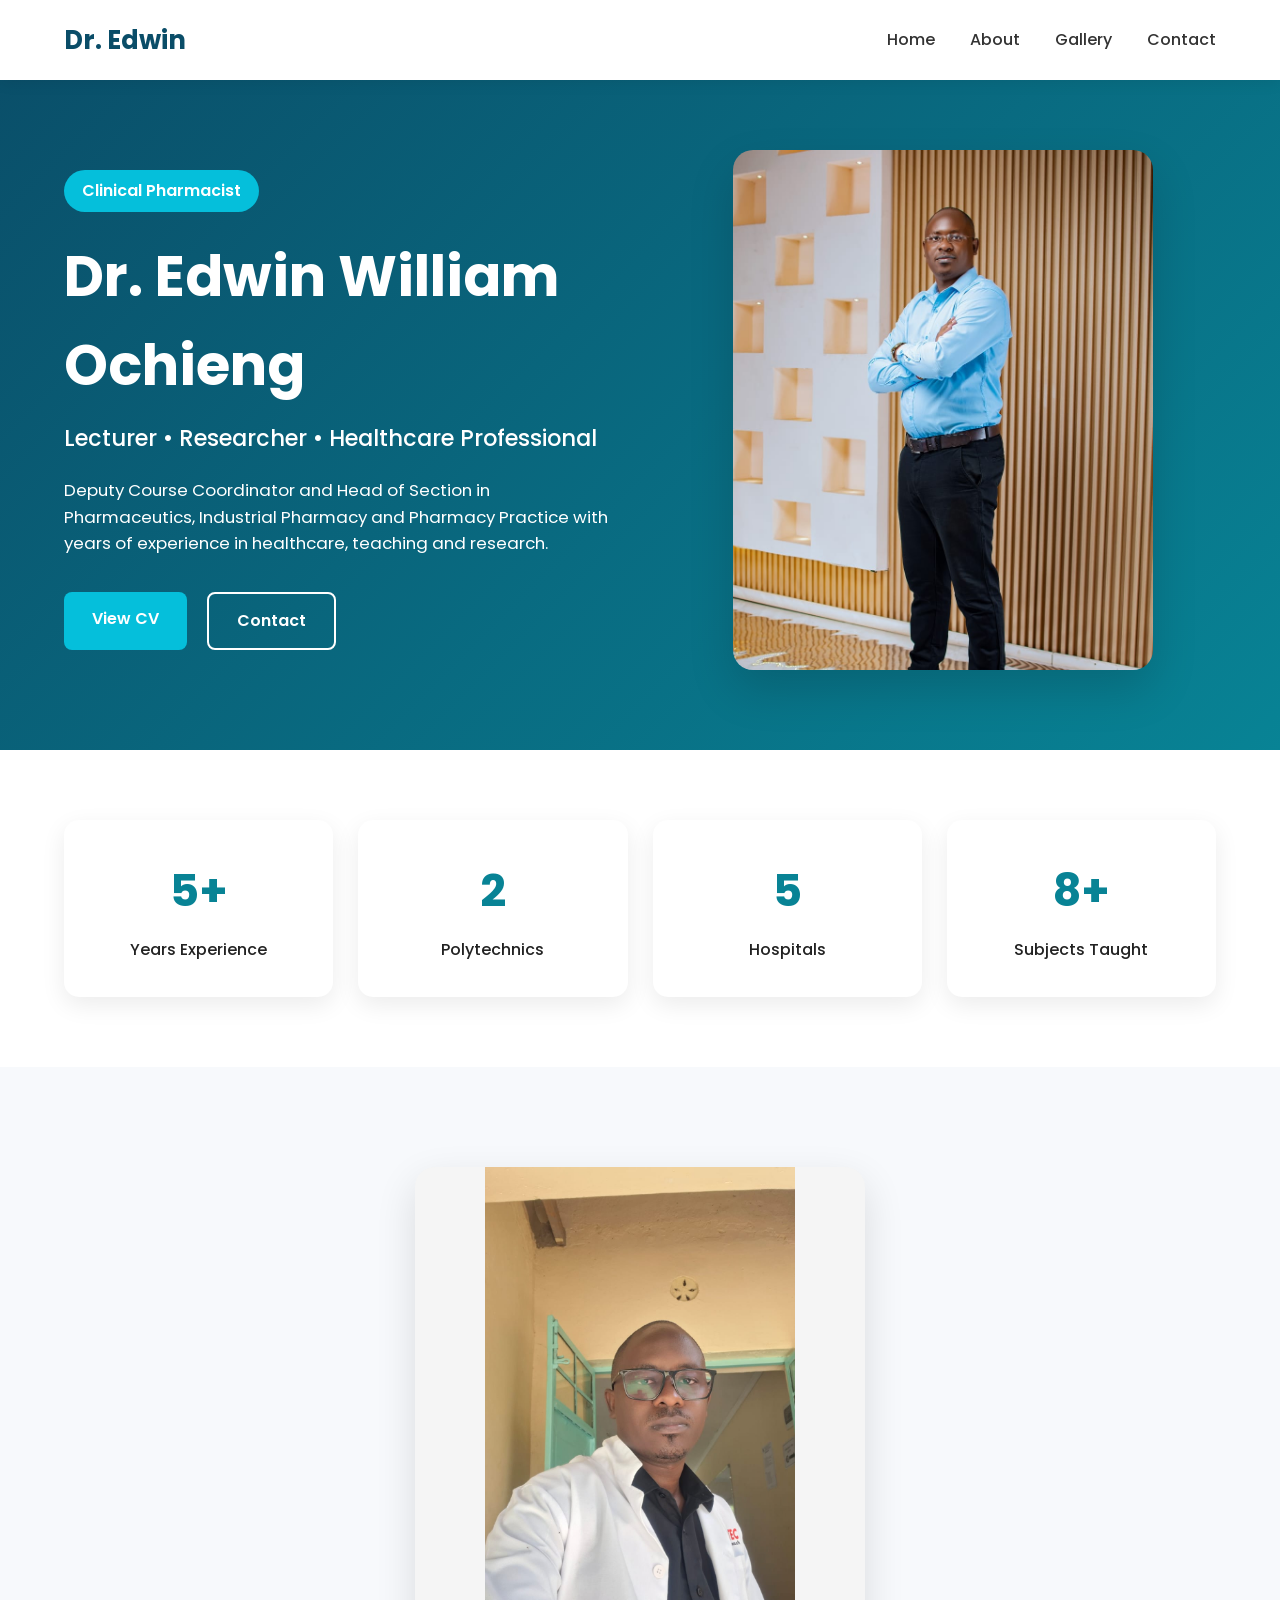
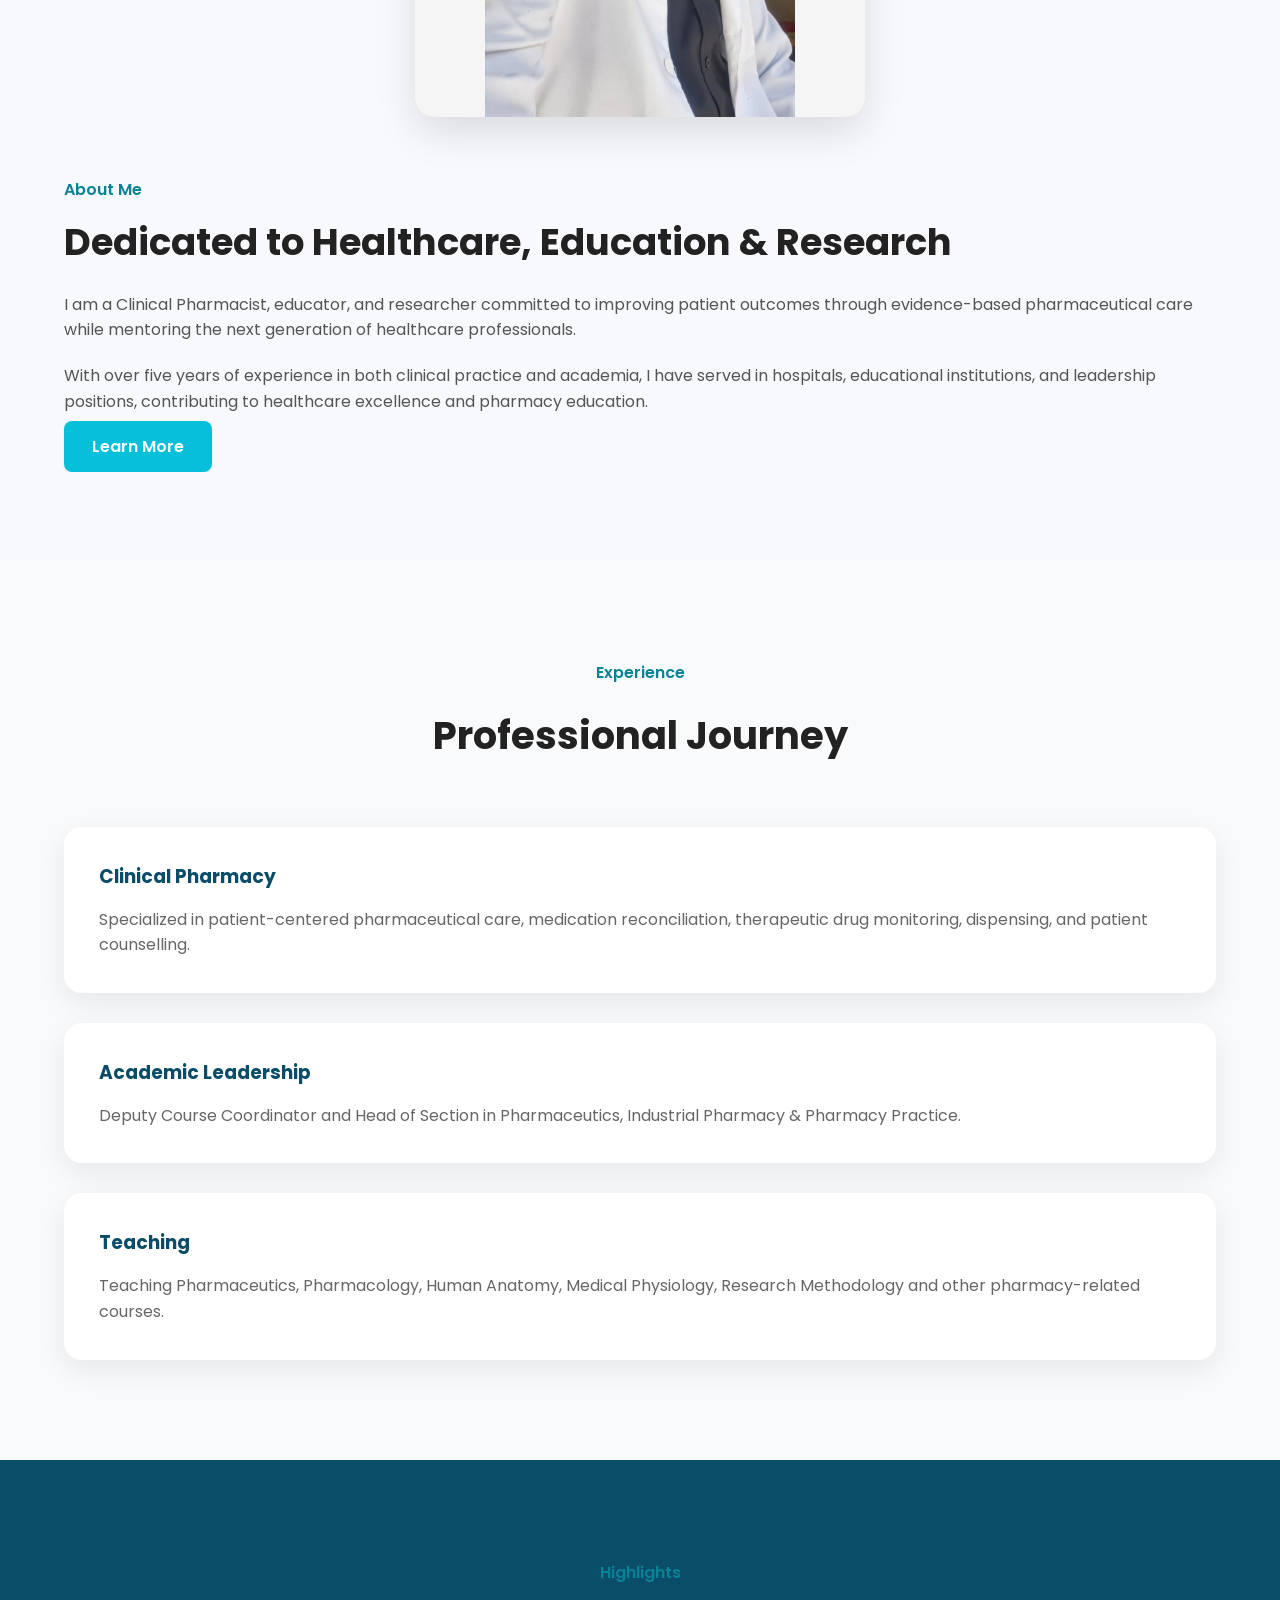
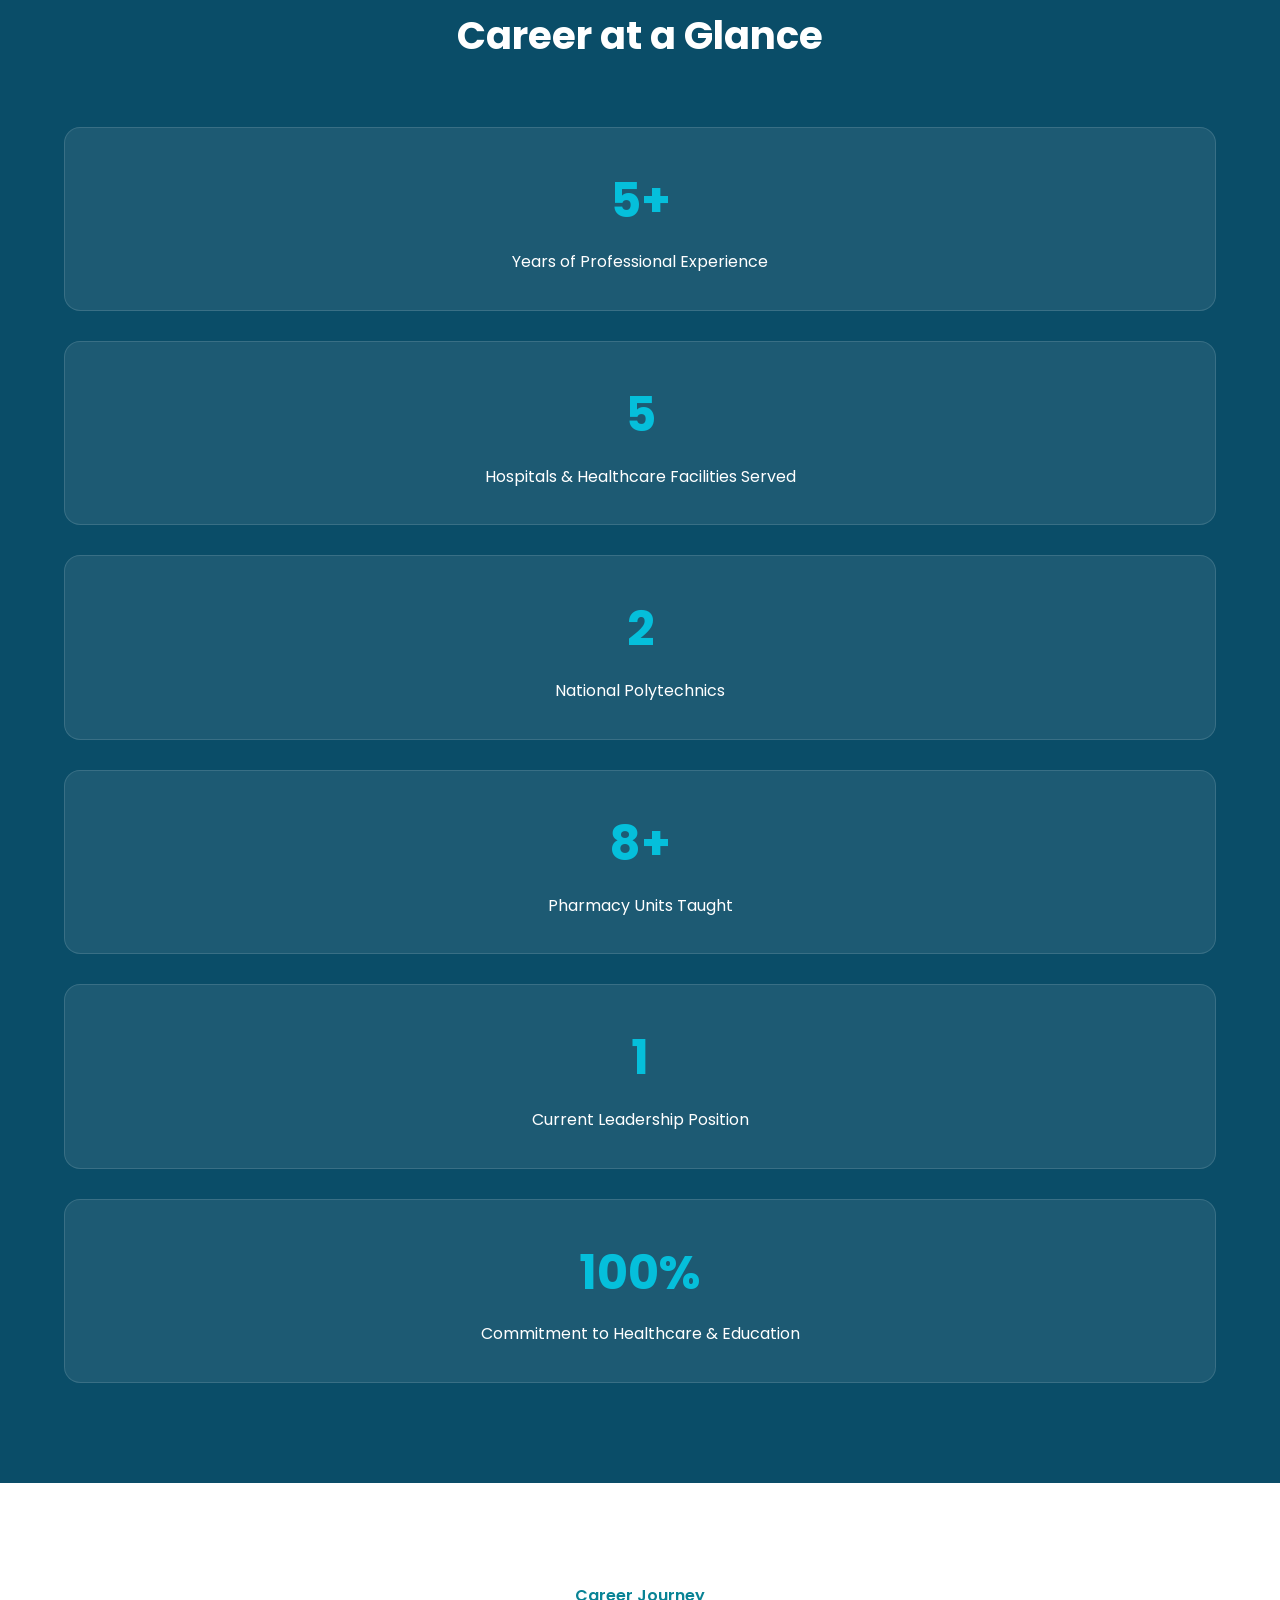
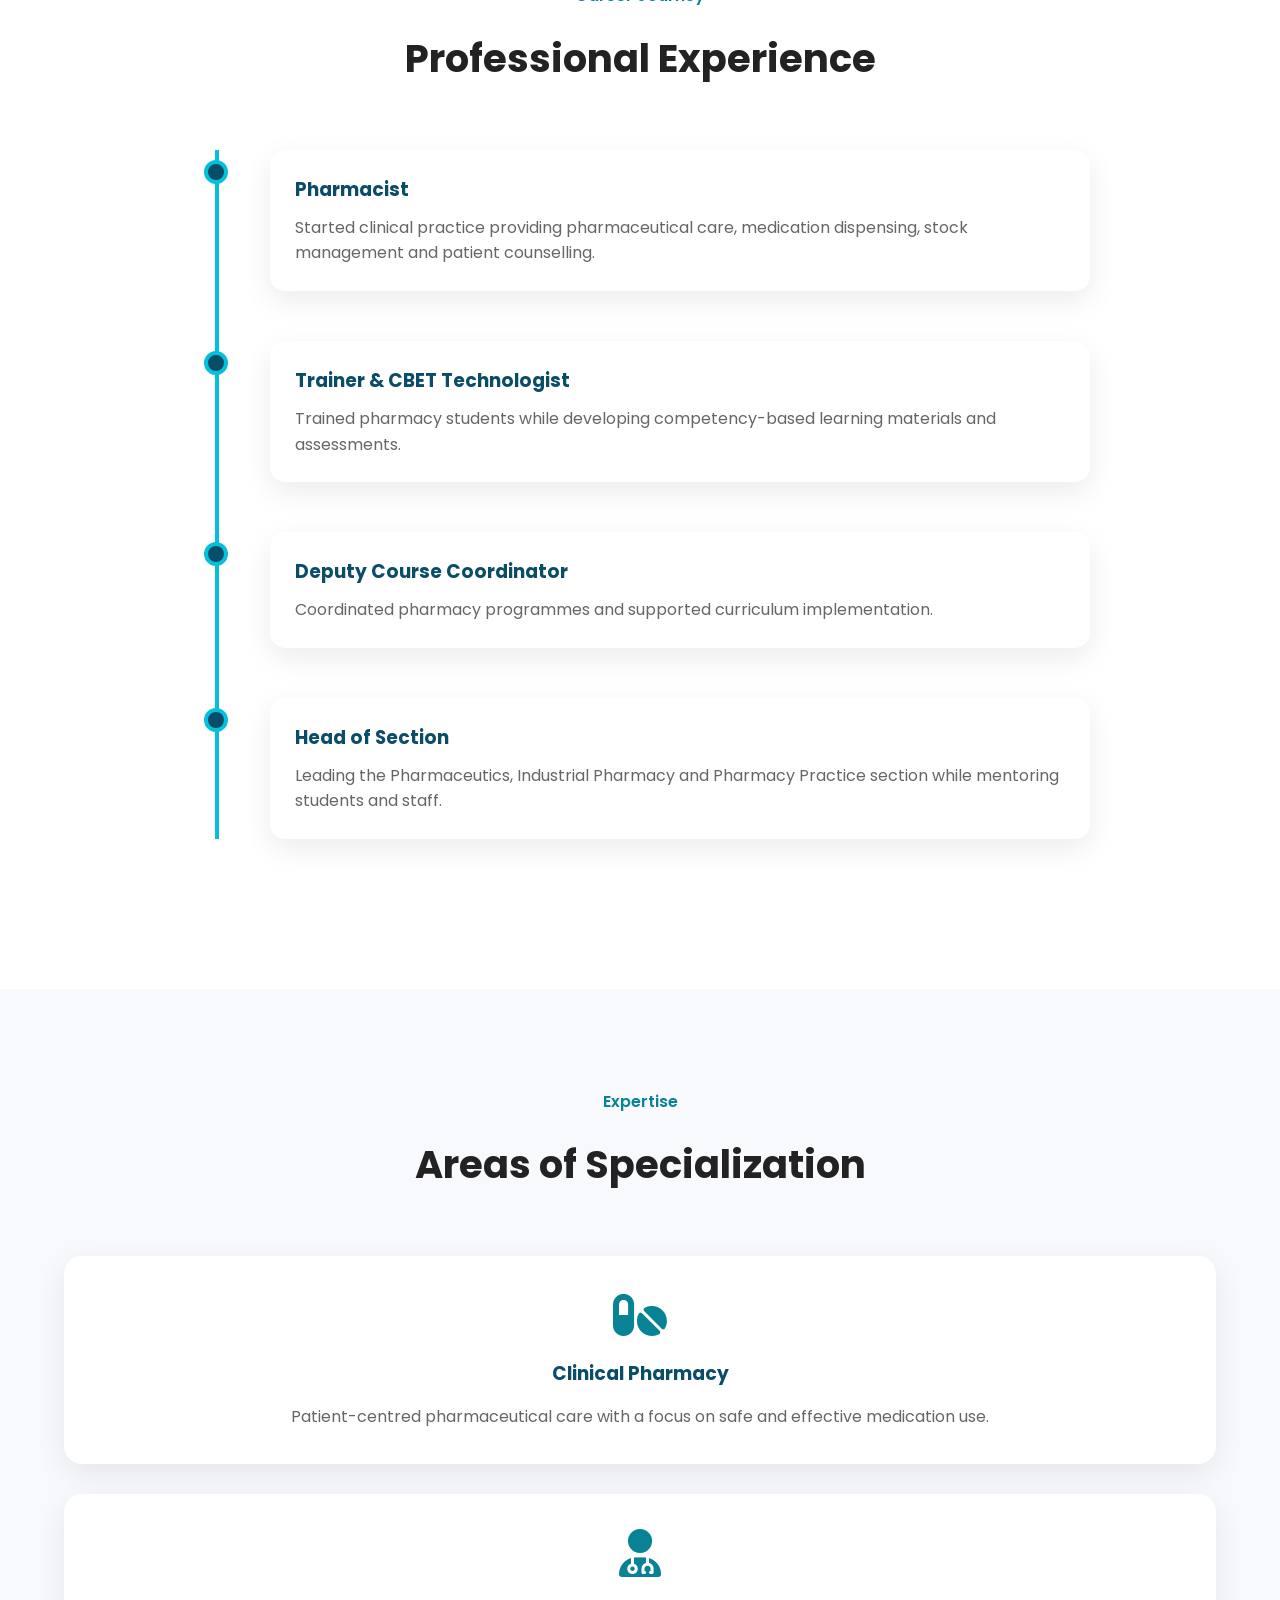
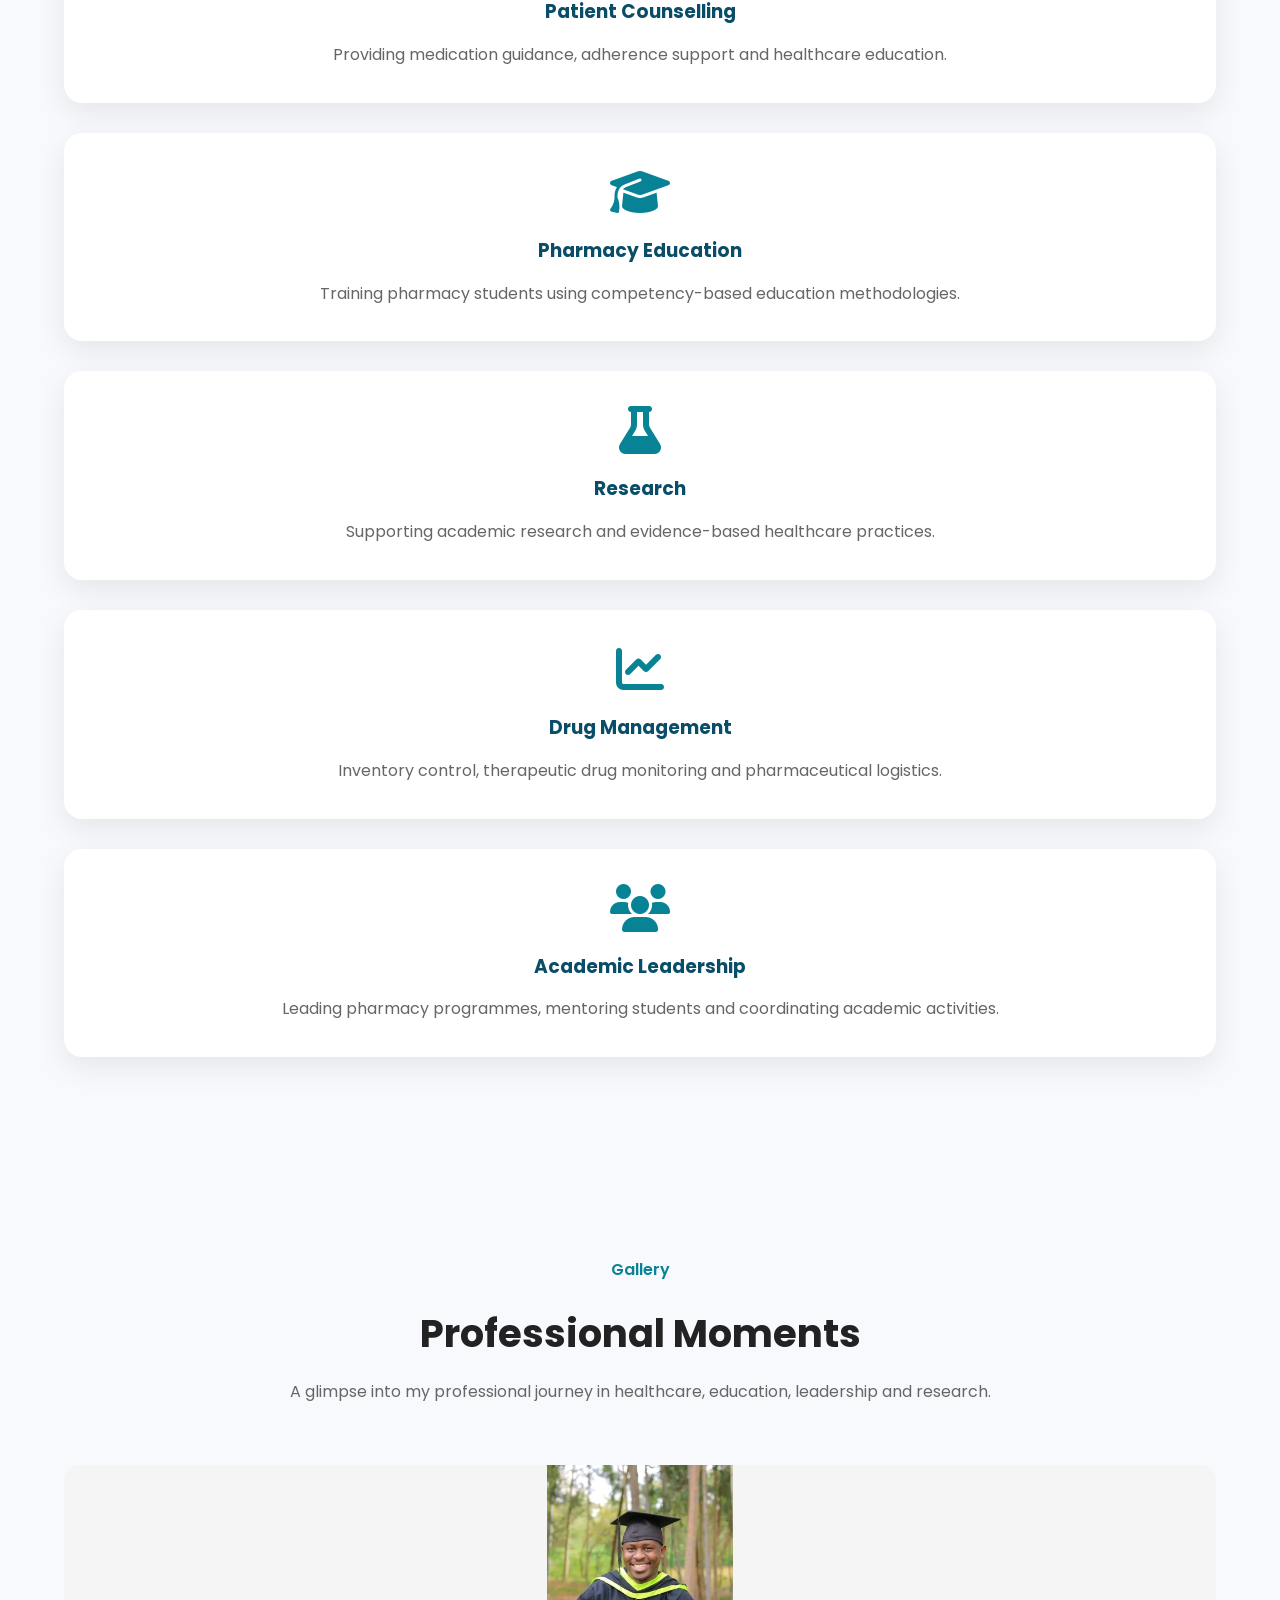
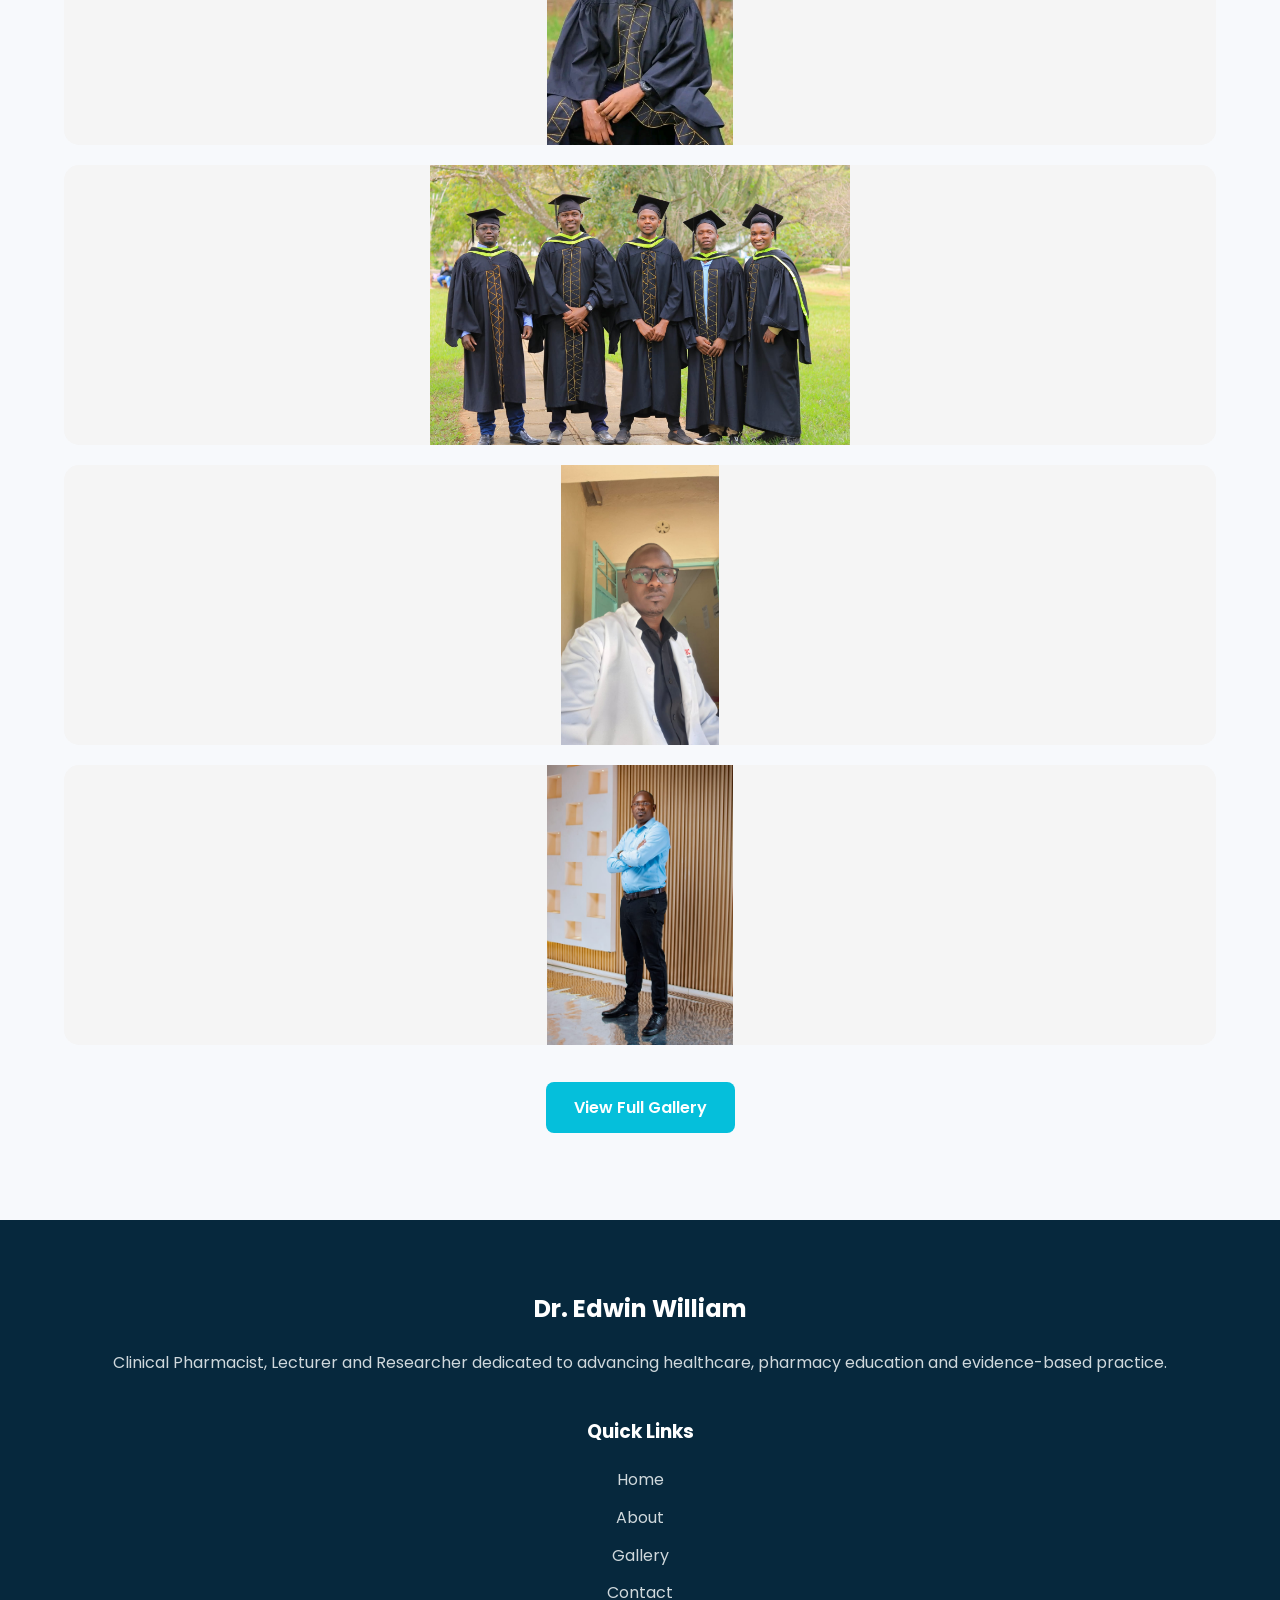
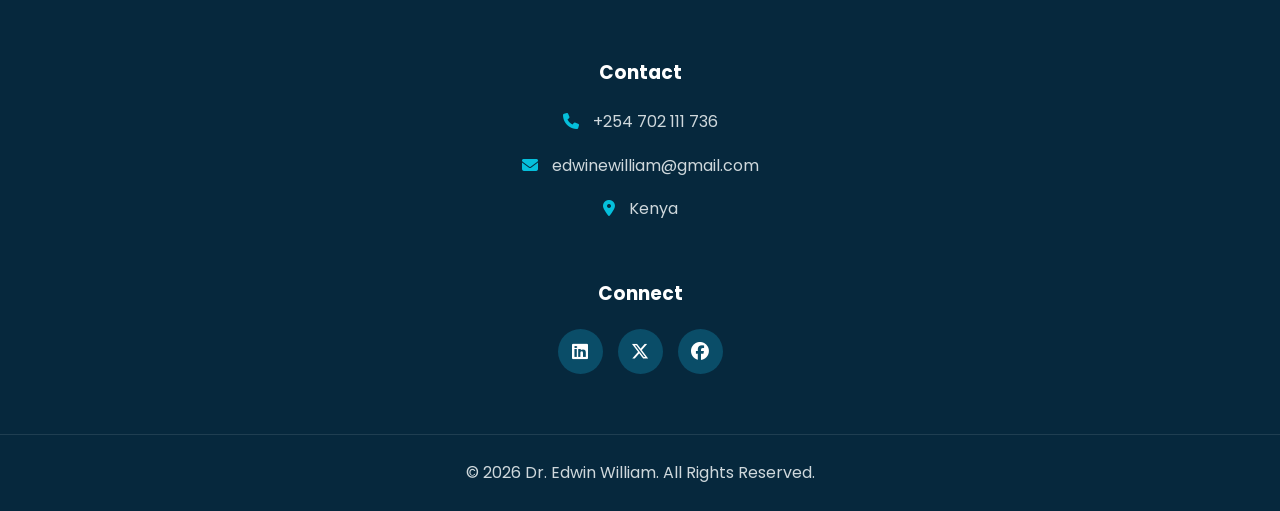
==== index.html @ 511a63ae "Initial portfolio website" ====
<!DOCTYPE html>
<html lang="en">

<head>

    <meta charset="UTF-8">
    <meta name="viewport" content="width=device-width, initial-scale=1.0">

    <title>Dr. William | Clinical Pharmacist & Lecturer</title>

    <link rel="stylesheet" href="css/style.css">
    <link rel="stylesheet" href="css/responsive.css">

    <link rel="preconnect" href="https://fonts.googleapis.com">
    <link rel="preconnect" href="https://fonts.gstatic.com" crossorigin>

    <link href="https://fonts.googleapis.com/css2?family=Poppins:wght@300;400;500;600;700;800&display=swap" rel="stylesheet">

     <link rel="stylesheet"
href="https://cdnjs.cloudflare.com/ajax/libs/font-awesome/6.7.2/css/all.min.css">

</head>

<body>

    <!-- NAVIGATION -->

    <header>

        <div class="container">

            <a href="#" class="logo">
                Dr. Edwin
            </a>

            <nav>

                <ul>

                    <li><a href="index.html">Home</a></li>

                    <li><a href="about.html">About</a></li>

                    <li><a href="gallery.html">Gallery</a></li>

                    <li><a href="contact.html">Contact</a></li>

                </ul>

            </nav>

            <button class="menu-btn">

                ☰

            </button>

        </div>

    </header>

    <!-- HERO -->

    <section class="hero">

        <div class="container hero-content">

            <div class="hero-text">

                <span class="tag">

                    Clinical Pharmacist

                </span>

                <h1>

                    Dr. Edwin William Ochieng

                </h1>

                <h2>

                    Lecturer • Researcher • Healthcare Professional

                </h2>

                <p>

                    Deputy Course Coordinator and Head of Section in Pharmaceutics,
                    Industrial Pharmacy and Pharmacy Practice with years of experience
                    in healthcare, teaching and research.

                </p>

                <div class="buttons">

                    <a href="assets/cv/Ochieng-Edwine-William-CV.pdf"
       target="_blank"
       class="btn">
       View CV
    </a>

                    <a href="contact.html" class="btn outline">

                        Contact

                    </a>

                </div>

            </div>

            <div class="hero-image">

                <img src="assets/images/profile.png" alt="Doctor">

            </div>

        </div>

    </section>

    <!-- STATS -->

    <section class="stats">

        <div class="container">

            <div class="stat">

                <h2>5+</h2>

                <p>Years Experience</p>

            </div>

            <div class="stat">

                <h2>2</h2>

                <p>Polytechnics</p>

            </div>

            <div class="stat">

                <h2>5</h2>

                <p>Hospitals</p>

            </div>

            <div class="stat">

                <h2>8+</h2>

                <p>Subjects Taught</p>

            </div>

        </div>

    </section>

    <!-- ABOUT PREVIEW -->

<section class="about-preview">

    <div class="container about-grid">

        <div class="about-image">

            <img src="assets/images/gallery3.jpg" alt="Doctor">

        </div>

        <div class="about-text">

            <span class="section-tag">About Me</span>

            <h2>Dedicated to Healthcare, Education & Research</h2>

            <p>
                I am a Clinical Pharmacist, educator, and researcher committed to
                improving patient outcomes through evidence-based pharmaceutical
                care while mentoring the next generation of healthcare professionals.
            </p>

            <p>
                With over five years of experience in both clinical practice and
                academia, I have served in hospitals, educational institutions,
                and leadership positions, contributing to healthcare excellence
                and pharmacy education.
            </p>

            <a href="about.html" class="btn">
                Learn More
            </a>

        </div>

    </div>

</section>

<!-- EXPERIENCE -->

<section class="experience">

    <div class="container">

        <div class="section-title">

            <span class="section-tag">Experience</span>

            <h2>Professional Journey</h2>

        </div>

        <div class="experience-grid">

            <div class="card">

                <h3>Clinical Pharmacy</h3>

                <p>
                    Specialized in patient-centered pharmaceutical care,
                    medication reconciliation, therapeutic drug monitoring,
                    dispensing, and patient counselling.
                </p>

            </div>

            <div class="card">

                <h3>Academic Leadership</h3>

                <p>
                    Deputy Course Coordinator and Head of Section in
                    Pharmaceutics, Industrial Pharmacy &
                    Pharmacy Practice.
                </p>

            </div>

            <div class="card">

                <h3>Teaching</h3>

                <p>
                    Teaching Pharmaceutics, Pharmacology,
                    Human Anatomy, Medical Physiology,
                    Research Methodology and other
                    pharmacy-related courses.
                </p>

            </div>

        </div>

    </div>

</section>

<!-- ACHIEVEMENTS -->

<section class="achievements">

    <div class="container">

        <div class="section-title">
            <span class="section-tag">Highlights</span>
            <h2>Career at a Glance</h2>
        </div>

        <div class="achievement-grid">

            <div class="achievement-box">
                <h2>5+</h2>
                <p>Years of Professional Experience</p>
            </div>

            <div class="achievement-box">
                <h2>5</h2>
                <p>Hospitals & Healthcare Facilities Served</p>
            </div>

            <div class="achievement-box">
                <h2>2</h2>
                <p>National Polytechnics</p>
            </div>

            <div class="achievement-box">
                <h2>8+</h2>
                <p>Pharmacy Units Taught</p>
            </div>

            <div class="achievement-box">
                <h2>1</h2>
                <p>Current Leadership Position</p>
            </div>

            <div class="achievement-box">
                <h2>100%</h2>
                <p>Commitment to Healthcare & Education</p>
            </div>

        </div>

    </div>

</section>

<!-- CAREER TIMELINE -->

<section class="timeline">

    <div class="container">

        <div class="section-title">
            <span class="section-tag">Career Journey</span>
            <h2>Professional Experience</h2>
        </div>

        <div class="timeline-container">

            <div class="timeline-item">
                <div class="timeline-dot"></div>
                <div class="timeline-content">
                    <h3>Pharmacist</h3>
                    <p>
                        Started clinical practice providing pharmaceutical care,
                        medication dispensing, stock management and patient counselling.
                    </p>
                </div>
            </div>

            <div class="timeline-item">
                <div class="timeline-dot"></div>
                <div class="timeline-content">
                    <h3>Trainer & CBET Technologist</h3>
                    <p>
                        Trained pharmacy students while developing competency-based
                        learning materials and assessments.
                    </p>
                </div>
            </div>

            <div class="timeline-item">
                <div class="timeline-dot"></div>
                <div class="timeline-content">
                    <h3>Deputy Course Coordinator</h3>
                    <p>
                        Coordinated pharmacy programmes and supported curriculum
                        implementation.
                    </p>
                </div>
            </div>

            <div class="timeline-item">
                <div class="timeline-dot"></div>
                <div class="timeline-content">
                    <h3>Head of Section</h3>
                    <p>
                        Leading the Pharmaceutics, Industrial Pharmacy and Pharmacy
                        Practice section while mentoring students and staff.
                    </p>
                </div>
            </div>

        </div>

    </div>

</section>

<!-- EXPERTISE -->

<section class="expertise">

    <div class="container">

        <div class="section-title">

            <span class="section-tag">
                Expertise
            </span>

            <h2>
                Areas of Specialization
            </h2>

        </div>

        <div class="expertise-grid">

            <div class="expert-card">

                <i class="fas fa-pills"></i>

                <h3>Clinical Pharmacy</h3>

                <p>
                    Patient-centred pharmaceutical care with a focus on safe and effective medication use.
                </p>

            </div>

            <div class="expert-card">

                <i class="fas fa-user-doctor"></i>

                <h3>Patient Counselling</h3>

                <p>
                    Providing medication guidance, adherence support and healthcare education.
                </p>

            </div>

            <div class="expert-card">

                <i class="fas fa-graduation-cap"></i>

                <h3>Pharmacy Education</h3>

                <p>
                    Training pharmacy students using competency-based education methodologies.
                </p>

            </div>

            <div class="expert-card">

                <i class="fas fa-flask"></i>

                <h3>Research</h3>

                <p>
                    Supporting academic research and evidence-based healthcare practices.
                </p>

            </div>

            <div class="expert-card">

                <i class="fas fa-chart-line"></i>

                <h3>Drug Management</h3>

                <p>
                    Inventory control, therapeutic drug monitoring and pharmaceutical logistics.
                </p>

            </div>

            <div class="expert-card">

                <i class="fas fa-users"></i>

                <h3>Academic Leadership</h3>

                <p>
                    Leading pharmacy programmes, mentoring students and coordinating academic activities.
                </p>

            </div>

        </div>

    </div>

</section>

<!-- GALLERY PREVIEW -->

<section class="gallery-preview">

    <div class="container">

        <div class="section-title">

            <span class="section-tag">
                Gallery
            </span>

            <h2>
                Professional Moments
            </h2>

            <p>
                A glimpse into my professional journey in healthcare,
                education, leadership and research.
            </p>

        </div>

        <div class="gallery-grid">

            <img src="assets/images/gallery1.jpg" alt="">

            <img src="assets/images/gallery2.jpg" alt="">

            <img src="assets/images/gallery3.jpg" alt="">

            <img src="assets/images/gallery4.jpg" alt="">

        </div>

        <div class="gallery-btn">

            <a href="gallery.html" class="btn">
                View Full Gallery
            </a>

        </div>

    </div>

</section>

<!-- FOOTER -->

<footer>

    <div class="container footer-grid">

        <div class="footer-about">

            <h2>Dr. Edwin William </h2>

            <p>
                Clinical Pharmacist, Lecturer and Researcher dedicated to
                advancing healthcare, pharmacy education and evidence-based practice.
            </p>

        </div>

        <div class="footer-links">

            <h3>Quick Links</h3>

            <ul>

                <li><a href="index.html">Home</a></li>
                <li><a href="about.html">About</a></li>
                <li><a href="gallery.html">Gallery</a></li>
                <li><a href="contact.html">Contact</a></li>

            </ul>

        </div>

        <div class="footer-contact">

            <h3>Contact</h3>

            <p><i class="fas fa-phone"></i> +254 702 111 736</p>

            <p><i class="fas fa-envelope"></i>  edwinewilliam@gmail.com</p>

            <p><i class="fas fa-location-dot"></i> Kenya</p>

        </div>

        <div class="footer-social">

            <h3>Connect</h3>

            <div class="social-icons">

                <a href="https://www.linkedin.com/in/dr-edwine-ochieng-073a45120" 
       target="_blank">
        <i class="fab fa-linkedin"></i>
        
    </a>

    <a href="https://x.com/Adalomakambo" 
       target="_blank">
        <i class="fab fa-x-twitter"></i>
        
    </a>


    <a href="https://www.facebook.com/username" 
       target="_blank">
        <i class="fab fa-facebook"></i>
        
    </a>

            </div>

        </div>

    </div>

    <div class="copyright">

        <p>
            © 2026 Dr. Edwin William. All Rights Reserved.
        </p>

    </div>

</footer>

    <script src="js/script.js"></script>

</body>

</html>
---- css/style.css ----
/* ==============================
   GOOGLE FONT
============================== */

*{
    margin:0;
    padding:0;
    box-sizing:border-box;
    font-family:'Poppins',sans-serif;
}

html{
    scroll-behavior:smooth;
}

body{
    background:#f7f9fc;
    color:#222;
    line-height:1.6;
}

img{
    width:100%;
    display:block;
}

a{
    text-decoration:none;
}

ul{
    list-style:none;
}

.container{
    width:90%;
    max-width:1200px;
    margin:auto;
}


/* ==============================
   HEADER
============================== */

header{
    position:fixed;
    top:0;
    left:0;
    width:100%;
    background:#fff;
    box-shadow:0 2px 15px rgba(0,0,0,.08);
    z-index:999;
}

header .container{
    display:flex;
    justify-content:space-between;
    align-items:center;
    height:80px;
}

.logo{
    font-size:1.6rem;
    font-weight:700;
    color:#0A4D68;
}

nav ul{
    display:flex;
    gap:35px;
}

nav a{
    color:#333;
    font-weight:500;
    transition:.3s;
}

nav a:hover{
    color:#088395;
}

.menu-btn{
    display:none;
    background:none;
    border:none;
    font-size:2rem;
    cursor:pointer;
}


/* ==============================
   HERO
============================== */

.hero{
    padding:150px 0 80px;
    background:linear-gradient(135deg,#0A4D68,#088395);
    color:#fff;
}

.hero-content{
    display:grid;
    grid-template-columns:1fr 1fr;
    align-items:center;
    gap:60px;
}

.tag{
    display:inline-block;
    background:#05BFDB;
    color:#fff;
    padding:8px 18px;
    border-radius:30px;
    margin-bottom:20px;
    font-weight:600;
}

.hero h1{
    font-size:3.5rem;
    margin-bottom:10px;
}

.hero h2{
    font-size:1.4rem;
    font-weight:500;
    margin-bottom:20px;
}

.hero p{
    font-size:1.05rem;
    margin-bottom:35px;
    max-width:550px;
}

.buttons{
    display:flex;
    gap:20px;
}

.btn{
    background:#05BFDB;
    color:#fff;
    padding:14px 28px;
    border-radius:8px;
    transition:.3s;
    font-weight:600;
}

.btn:hover{
    transform:translateY(-3px);
}

.outline{
    background:transparent;
    border:2px solid #fff;
}

.outline:hover{
    background:#fff;
    color:#0A4D68;
}

.hero-image{
    display:flex;
    justify-content:center;
}

.hero-image{
    display:flex;
    justify-content:center;
    align-items:center;
}

.hero-image img{
    width:100%;
    max-width:420px;
    height:520px;
    object-fit:cover;
    object-position:top center;
    border-radius:20px;
    box-shadow:0 20px 45px rgba(0,0,0,.15);
}


/* ==============================
   STATS
============================== */

.stats{
    padding:70px 0;
    background:#fff;
}

.stats .container{
    display:grid;
    grid-template-columns:repeat(4,1fr);
    gap:25px;
}

.stat{
    background:#fff;
    text-align:center;
    padding:35px;
    border-radius:15px;
    box-shadow:0 8px 25px rgba(0,0,0,.08);
    transition:.3s;
}

.stat:hover{
    transform:translateY(-8px);
}

.stat h2{
    font-size:2.8rem;
    color:#088395;
    margin-bottom:10px;
}

.stat p{
    font-weight:500;
}

/*==========================*
* ABOUT
*==========================*/

.about-preview{
    padding:100px 0;
}

.about-grid{
    display:grid;
    grid-template-columns:1fr 1fr;
    gap:60px;
    align-items:center;
}

.about-image{
    display:flex;
    justify-content:center;
    align-items:center;
}

.about-image img{
    width:100%;
    max-width:450px;
    height:550px;
    object-fit:contain;
    background:#f5f5f5;
    object-position:top;
    border-radius:20px;
    box-shadow:0 15px 40px rgba(0,0,0,.12);
    transition:0.3s ease;
}

.about-image img:hover{
    transform:scale(1.02);
}

.section-tag{
    display:inline-block;
    color:#088395;
    font-weight:600;
    margin-bottom:10px;
}

.about-text h2{
    font-size:2.3rem;
    margin-bottom:20px;
}

.about-text p{
    margin-bottom:20px;
    color:#555;
}
/*==========================
EXPERIENCE
==========================*/

.experience{
    padding:100px 0;
    background:#f8fafc;
}

.section-title{
    text-align:center;
    margin-bottom:60px;
}

.section-title h2{
    font-size:2.4rem;
    margin-top:10px;
}

.experience-grid{
    display:grid;
    grid-template-columns:repeat(3,1fr);
    gap:30px;
}

.card{
    background:#fff;
    padding:35px;
    border-radius:18px;
    box-shadow:0 10px 30px rgba(0,0,0,.08);
    transition:.35s;
}

.card:hover{
    transform:translateY(-10px);
}

.card h3{
    color:#0A4D68;
    margin-bottom:15px;
}

.card p{
    color:#666;
}

/*==========================
ACHIEVEMENTS
==========================*/

.achievements{
    padding:100px 0;
    background:#0A4D68;
    color:#fff;
}

.achievement-grid{
    display:grid;
    grid-template-columns:repeat(3,1fr);
    gap:30px;
}

.achievement-box{
    background:rgba(255,255,255,.08);
    border:1px solid rgba(255,255,255,.12);
    border-radius:16px;
    padding:35px;
    text-align:center;
    transition:.3s;
}

.achievement-box:hover{
    transform:translateY(-8px);
    background:rgba(255,255,255,.15);
}

.achievement-box h2{
    font-size:3rem;
    color:#05BFDB;
    margin-bottom:10px;
}

.achievement-box p{
    font-size:1rem;
}

/*==========================
CAREER TIMELINE
==========================*/

.timeline{
    padding:100px 0;
    background:#fff;
}

.timeline-container{
    position:relative;
    max-width:900px;
    margin:60px auto 0;
}

.timeline-container::before{
    content:"";
    position:absolute;
    left:25px;
    top:0;
    width:4px;
    height:100%;
    background:#05BFDB;
}

.timeline-item{
    position:relative;
    padding-left:80px;
    margin-bottom:50px;
}

.timeline-dot{
    position:absolute;
    left:14px;
    top:10px;
    width:24px;
    height:24px;
    background:#0A4D68;
    border:4px solid #05BFDB;
    border-radius:50%;
}

.timeline-content{
    background:#fff;
    padding:25px;
    border-radius:15px;
    box-shadow:0 10px 30px rgba(0,0,0,.08);
}

.timeline-content h3{
    color:#0A4D68;
    margin-bottom:10px;
}

.timeline-content p{
    color:#666;
}

/*==========================
EXPERTISE
==========================*/

.expertise{
    padding:100px 0;
    background:#f7f9fc;
}

.expertise-grid{
    display:grid;
    grid-template-columns:repeat(3,1fr);
    gap:30px;
}

.expert-card{
    background:#fff;
    padding:35px;
    border-radius:18px;
    text-align:center;
    box-shadow:0 10px 30px rgba(0,0,0,.08);
    transition:.35s;
}

.expert-card:hover{
    transform:translateY(-10px);
}

.expert-card i{
    font-size:3rem;
    color:#088395;
    margin-bottom:20px;
}

.expert-card h3{
    margin-bottom:15px;
    color:#0A4D68;
}

.expert-card p{
    color:#666;
}

/*==========================
GALLERY PREVIEW
==========================*/

.gallery-preview{
    padding:100px 0;
}

.gallery-preview p{
    margin-top:15px;
    color:#666;
}

.gallery-grid{

    display:grid;
    grid-template-columns:repeat(3,1fr);
    gap:20px;
    margin-top:50px;

}

.gallery-grid img{
    width:100%;
    height:280px;
    object-fit:contain;
    background:#f5f5f5;
    border-radius:15px;
}

.gallery-grid img:hover{

    transform:scale(1.05);

}

.gallery-btn{

    text-align:center;
    margin-top:50px;

}

/*==========================
FOOTER
==========================*/

footer{

    background:#06283D;
    color:#fff;
    padding-top:70px;

}

.footer-grid{

    display:grid;
    grid-template-columns:2fr 1fr 1fr 1fr;
    gap:40px;

}

.footer-grid h2,
.footer-grid h3{

    margin-bottom:20px;

}

.footer-grid p{

    color:#cfd8dc;
    line-height:1.8;

}

.footer-links ul li{

    margin-bottom:12px;

}

.footer-links a{

    color:#cfd8dc;
    transition:.3s;

}

.footer-links a:hover{

    color:#05BFDB;

}

.footer-contact p{

    margin-bottom:15px;

}

.footer-contact i{

    color:#05BFDB;
    margin-right:10px;

}

.social-icons{

    display:flex;
    gap:15px;

}

.social-icons a{

    width:45px;
    height:45px;

    display:flex;
    justify-content:center;
    align-items:center;

    border-radius:50%;

    background:#0A4D68;

    color:#fff;

    font-size:18px;

    transition:.3s;

}

.social-icons a:hover{

    background:#05BFDB;
    transform:translateY(-5px);

}

.copyright{

    margin-top:60px;
    text-align:center;
    padding:25px;
    border-top:1px solid rgba(255,255,255,.1);

}

.copyright p{

    color:#cfd8dc;

}

/*==========================
MOBILE NAVIGATION
==========================*/

@media(max-width:900px){

nav{

position:absolute;
top:80px;
left:0;

width:100%;

background:#fff;

display:none;

padding:20px 0;

box-shadow:0 10px 20px rgba(0,0,0,.1);

}

nav.show{

display:block;

}

nav ul{

flex-direction:column;
text-align:center;
gap:20px;

}

}

/*==========================
STICKY NAVBAR
==========================*/

header{

transition:.35s;

}

header.sticky{

background:#06283D;
box-shadow:0 15px 35px rgba(0,0,0,.15);

}

header.sticky .logo{

color:#fff;

}

header.sticky nav a{

color:#fff;

}

header.sticky nav a:hover{

color:#05BFDB;

}

.fade{

opacity:0;
transform:translateY(40px);
transition:all .8s ease;

}

.fade.show{

opacity:1;
transform:translateY(0);

}

/*==========================
PAGE HERO
==========================*/

.page-hero{

padding:160px 0 80px;

background:linear-gradient(135deg,#0A4D68,#088395);

color:#fff;

text-align:center;

}

.page-hero h1{

font-size:3rem;

margin-bottom:15px;

}

.page-hero p{

font-size:1.1rem;

}

/*==========================
PROFILE
==========================*/

.profile{

padding:100px 0;

}

.profile-grid{

display:grid;

grid-template-columns:1fr 1.2fr;

gap:60px;

align-items:center;

}

.profile-image{

    display:flex;
    justify-content:center;
    align-items:center;

}

.profile-image img{

    width:100%;
    max-width:420px;
    height:auto;

    border-radius:20px;

    object-fit:contain;

    box-shadow:0 20px 40px rgba(0,0,0,.12);

}

.profile-content h2{

font-size:2.3rem;

margin:15px 0;

}

.profile-content p{

color:#666;

margin-bottom:20px;

}

.profile-info{

display:grid;

grid-template-columns:repeat(2,1fr);

gap:20px;

margin:40px 0;

}

.profile-info div{

padding:20px;

background:#f7f9fc;

border-radius:12px;

}

.profile-info strong{

color:#0A4D68;

display:block;

margin-bottom:8px;

}

/*==========================
EDUCATION
==========================*/

.education{
    padding:100px 0;
    background:#f8fafc;
}

.education-list{
    max-width:900px;
    margin:50px auto 0;
}

.education-card{
    display:flex;
    gap:30px;
    margin-bottom:30px;
    background:#fff;
    border-radius:15px;
    padding:30px;
    box-shadow:0 10px 30px rgba(0,0,0,.08);
}

.edu-year{
    min-width:110px;
    height:110px;
    background:#0A4D68;
    color:#fff;
    border-radius:15px;
    display:flex;
    justify-content:center;
    align-items:center;
    font-weight:600;
    text-align:center;
    padding:10px;
}

.edu-content h3{
    color:#0A4D68;
    margin-bottom:8px;
}

.edu-content h4{
    color:#088395;
    margin-bottom:12px;
}

.edu-content p{
    color:#666;
}

/*==========================
ABOUT EXPERIENCE
==========================*/

.experience-page{

padding:100px 0;

background:#fff;

}

.experience-list{

max-width:1000px;

margin:60px auto 0;

}

.experience-item{

display:grid;

grid-template-columns:220px 1fr;

gap:30px;

margin-bottom:35px;

}

.experience-date{

background:#0A4D68;

color:#fff;

padding:20px;

border-radius:12px;

font-weight:600;

height:fit-content;

text-align:center;

}

.experience-details{

background:#f8fafc;

padding:30px;

border-radius:15px;

box-shadow:0 10px 25px rgba(0,0,0,.08);

}

.experience-details h3{

color:#0A4D68;

margin-bottom:8px;

}

.experience-details h4{

color:#088395;

margin-bottom:18px;

}

.experience-details ul{

padding-left:20px;

}

.experience-details li{

margin-bottom:12px;

color:#555;

}

/*==========================
CORE COMPETENCIES
==========================*/

.competencies{

    padding:100px 0;
    background:#f8fafc;

}

.competency-grid{

    display:grid;
    grid-template-columns:repeat(4,1fr);
    gap:25px;
    margin-top:50px;

}

.competency-card{

    background:#fff;
    padding:35px 25px;
    text-align:center;
    border-radius:18px;
    box-shadow:0 10px 30px rgba(0,0,0,.08);
    transition:.35s;

}

.competency-card:hover{

    transform:translateY(-10px);

}

.competency-card i{

    font-size:45px;
    color:#088395;
    margin-bottom:20px;

}

.competency-card h3{

    color:#0A4D68;
    font-size:18px;

}

/*==========================
CERTIFICATIONS
==========================*/

.certifications{

    padding:100px 0;
    background:#fff;

}

.cert-grid{

    display:grid;
    grid-template-columns:repeat(3,1fr);
    gap:30px;
    margin-top:50px;

}

.cert-card{

    background:#f8fafc;
    border-radius:18px;
    padding:35px;
    text-align:center;
    transition:.35s;
    box-shadow:0 10px 30px rgba(0,0,0,.08);

}

.cert-card:hover{

    transform:translateY(-10px);

}

.cert-card i{

    font-size:50px;
    color:#0A4D68;
    margin-bottom:20px;

}

.cert-card h3{

    margin-bottom:15px;
    color:#0A4D68;

}

.cert-card p{

    color:#666;

}

/*==========================
CERTIFICATE SHOWCASE
==========================*/

.certificate-showcase{

    padding:100px 0;

    background:#f8fafc;

}

.certificate-grid{

    display:grid;

    grid-template-columns:repeat(3,1fr);

    gap:30px;

    margin-top:50px;

}

.certificate-card{

    background:#fff;

    border-radius:18px;

    overflow:hidden;

    box-shadow:0 15px 30px rgba(0,0,0,.08);

    transition:.35s;

}

.certificate-card:hover{

    transform:translateY(-10px);

}

.certificate-card img{

    width:100%;

    height:350px;

    object-fit:contain;

    background:#fff;

}

.certificate-content{

    padding:25px;

    text-align:center;

}

.certificate-content h3{

    margin-bottom:20px;

    color:#0A4D68;

}

/*==========================
DOWNLOAD CV
==========================*/

.download-cv{

padding:100px 20px;

background:linear-gradient(135deg,#0A4D68,#088395);

text-align:center;

color:#fff;

}

.download-cv h2{

font-size:2.4rem;

margin-bottom:20px;

}

.download-cv p{

max-width:700px;

margin:auto;

margin-bottom:35px;

}

/*==========================
PROFESSIONAL PHILOSOPHY
==========================*/

.philosophy{
    padding:100px 0;
    background:#fff;
}

.philosophy-content{
    max-width:900px;
    margin:50px auto 0;
}

.philosophy-content blockquote{
    background:#f8fafc;
    border-left:6px solid #088395;
    padding:40px;
    border-radius:15px;
    font-size:1.2rem;
    line-height:1.9;
    color:#444;
    font-style:italic;
    box-shadow:0 10px 25px rgba(0,0,0,.08);
}

/*==========================
GALLERY PAGE
==========================*/

.gallery-filter{

padding:60px 0;

background:#fff;

}

.filter-buttons{

display:flex;

justify-content:center;

flex-wrap:wrap;

gap:15px;

}

.filter-buttons button{

padding:12px 24px;

border:none;

background:#eee;

border-radius:30px;

cursor:pointer;

font-weight:600;

transition:.3s;

}

.filter-buttons button.active,
.filter-buttons button:hover{

background:#0A4D68;

color:#fff;

}

.gallery-page{

padding:80px 0;

background:#f8fafc;

}

.gallery-page .gallery-grid{

display:grid;

grid-template-columns:repeat(3,1fr);

gap:25px;

}

.gallery-item{

    background:#fff;
    padding:10px;

}

.gallery-item img{

    width:100%;

    aspect-ratio:4/3;

    object-fit:contain;

    background:#f5f5f5;

    border-radius:12px;

}

.gallery-item{

position:relative;
cursor:pointer;

}

.gallery-item::after{

content:"View";

position:absolute;

top:50%;
left:50%;

transform:translate(-50%,-50%);

background:rgba(10,77,104,.9);

color:#fff;

padding:12px 25px;

border-radius:30px;

opacity:0;

transition:.35s;

font-weight:600;

}

.gallery-item:hover::after{

opacity:1;

}

.gallery-item{

overflow:hidden;
transition:.35s;

}

.gallery-item:hover{

transform:translateY(-8px);

box-shadow:0 20px 40px rgba(0,0,0,.15);

}

@media(max-width:900px){

.gallery-page .gallery-grid{

grid-template-columns:repeat(2,1fr);

}

}

@media(max-width:600px){

.gallery-page .gallery-grid{

grid-template-columns:1fr;

}

}

/*==========================
LIGHTBOX
==========================*/

.lightbox{

    position:fixed;
    top:0;
    left:0;

    width:100%;
    height:100vh;

    background:rgba(0,0,0,.9);

    display:none;

    justify-content:center;
    align-items:center;

    z-index:99999;

}

.lightbox img{

    max-width:90%;
    max-height:90%;
    border-radius:15px;

    animation:zoom .35s ease;

}

.close-lightbox{

    position:absolute;
    top:30px;
    right:40px;

    color:#fff;

    font-size:45px;

    cursor:pointer;

}

@keyframes zoom{

from{

transform:scale(.7);
opacity:0;

}

to{

transform:scale(1);
opacity:1;

}

}

/*==========================
CONTACT PAGE
==========================*/

.contact-page{

padding:100px 0;

background:#f8fafc;

}

.contact-grid{

display:grid;

grid-template-columns:1fr 1fr;

gap:60px;

}

.contact-item{

display:flex;

gap:20px;

margin:30px 0;

}

.contact-item i{

font-size:25px;

width:60px;
height:60px;

display:flex;

justify-content:center;
align-items:center;

background:#0A4D68;

color:#fff;

border-radius:50%;

}

.contact-item h3{

margin-bottom:8px;

color:#0A4D68;

}

.contact-form{

background:#fff;

padding:40px;

border-radius:20px;

box-shadow:0 15px 30px rgba(0,0,0,.08);

}

.contact-form form{

display:flex;

flex-direction:column;

gap:20px;

}

.contact-form input,
.contact-form textarea{

padding:16px;

border:1px solid #ddd;

border-radius:10px;

font-size:16px;

outline:none;

}

.contact-form input:focus,
.contact-form textarea:focus{

border-color:#088395;

}

.certificate-card{

    background:#fff;
    padding:30px;
    border-radius:15px;
    text-align:center;
    box-shadow:0 10px 30px rgba(0,0,0,.08);

}

.certificate-card i{

    font-size:60px;
    color:#d32f2f;
    margin-bottom:20px;

}

.certificate-card h3{

    margin-bottom:10px;

}

.certificate-card p{

    color:#666;
    margin-bottom:20px;

}
---- css/responsive.css ----
@media(max-width:900px){

.hero-content{
    grid-template-columns:1fr;
    text-align:center;
}

.hero p{
    margin:auto;
    margin-bottom:30px;
}

.buttons{
    justify-content:center;
}

.stats .container{
    grid-template-columns:repeat(2,1fr);
}

nav{
    display:none;
}

.menu-btn{
    display:block;
}

}

.about-grid{
    grid-template-columns:1fr;
}

.experience-grid{
    grid-template-columns:1fr;
}

.achievement-grid{
    grid-template-columns:repeat(2,1fr);
}

.expertise-grid{
    grid-template-columns:repeat(2,1fr);
}

.gallery-grid{

grid-template-columns:repeat(2,1fr);

}

.footer-grid{

grid-template-columns:1fr 1fr;

}

.profile-grid{

grid-template-columns:1fr;

}

.profile-info{

grid-template-columns:1fr;

}

.experience-item{

grid-template-columns:1fr;

}

.competency-grid{

grid-template-columns:repeat(2,1fr);

}

.cert-grid{

grid-template-columns:repeat(2,1fr);

}

.certificate-grid{

grid-template-columns:repeat(2,1fr);

}

.contact-grid{

grid-template-columns:1fr;

}

@media(max-width:600px){

.hero h1{
    font-size:2.5rem;
}

.hero-image img{
    width:280px;
    height:280px;
}

.stats .container{
    grid-template-columns:1fr;
}

}

.achievement-grid{
    grid-template-columns:1fr;
}

.expertise-grid{
    grid-template-columns:1fr;
}

.gallery-grid{

grid-template-columns:1fr;

}

.footer-grid{

grid-template-columns:1fr;
text-align:center;

}

.social-icons{

justify-content:center;

}

.education-card{
    flex-direction:column;
    text-align:center;
    align-items:center;
}

.competency-grid{

grid-template-columns:1fr;

}

.cert-grid{

grid-template-columns:1fr;

}

.certificate-grid{

grid-template-columns:1fr;

}
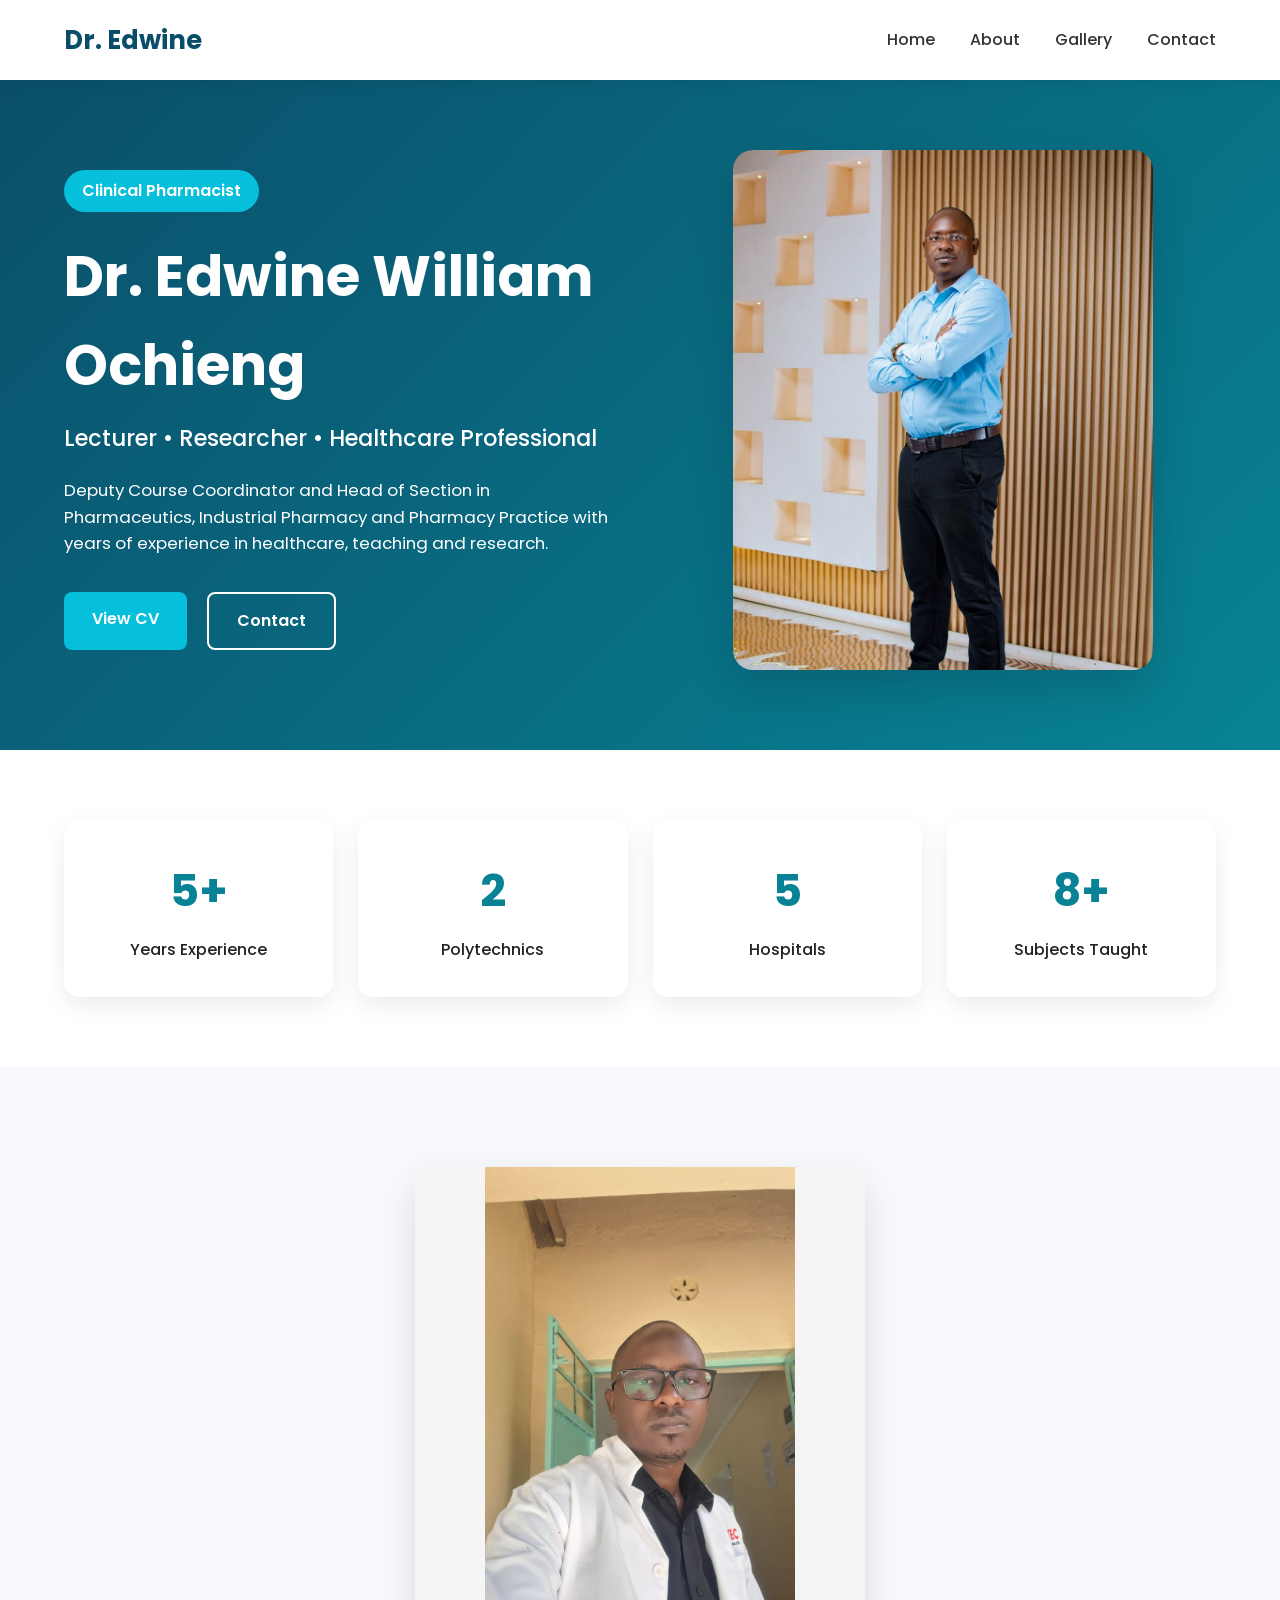
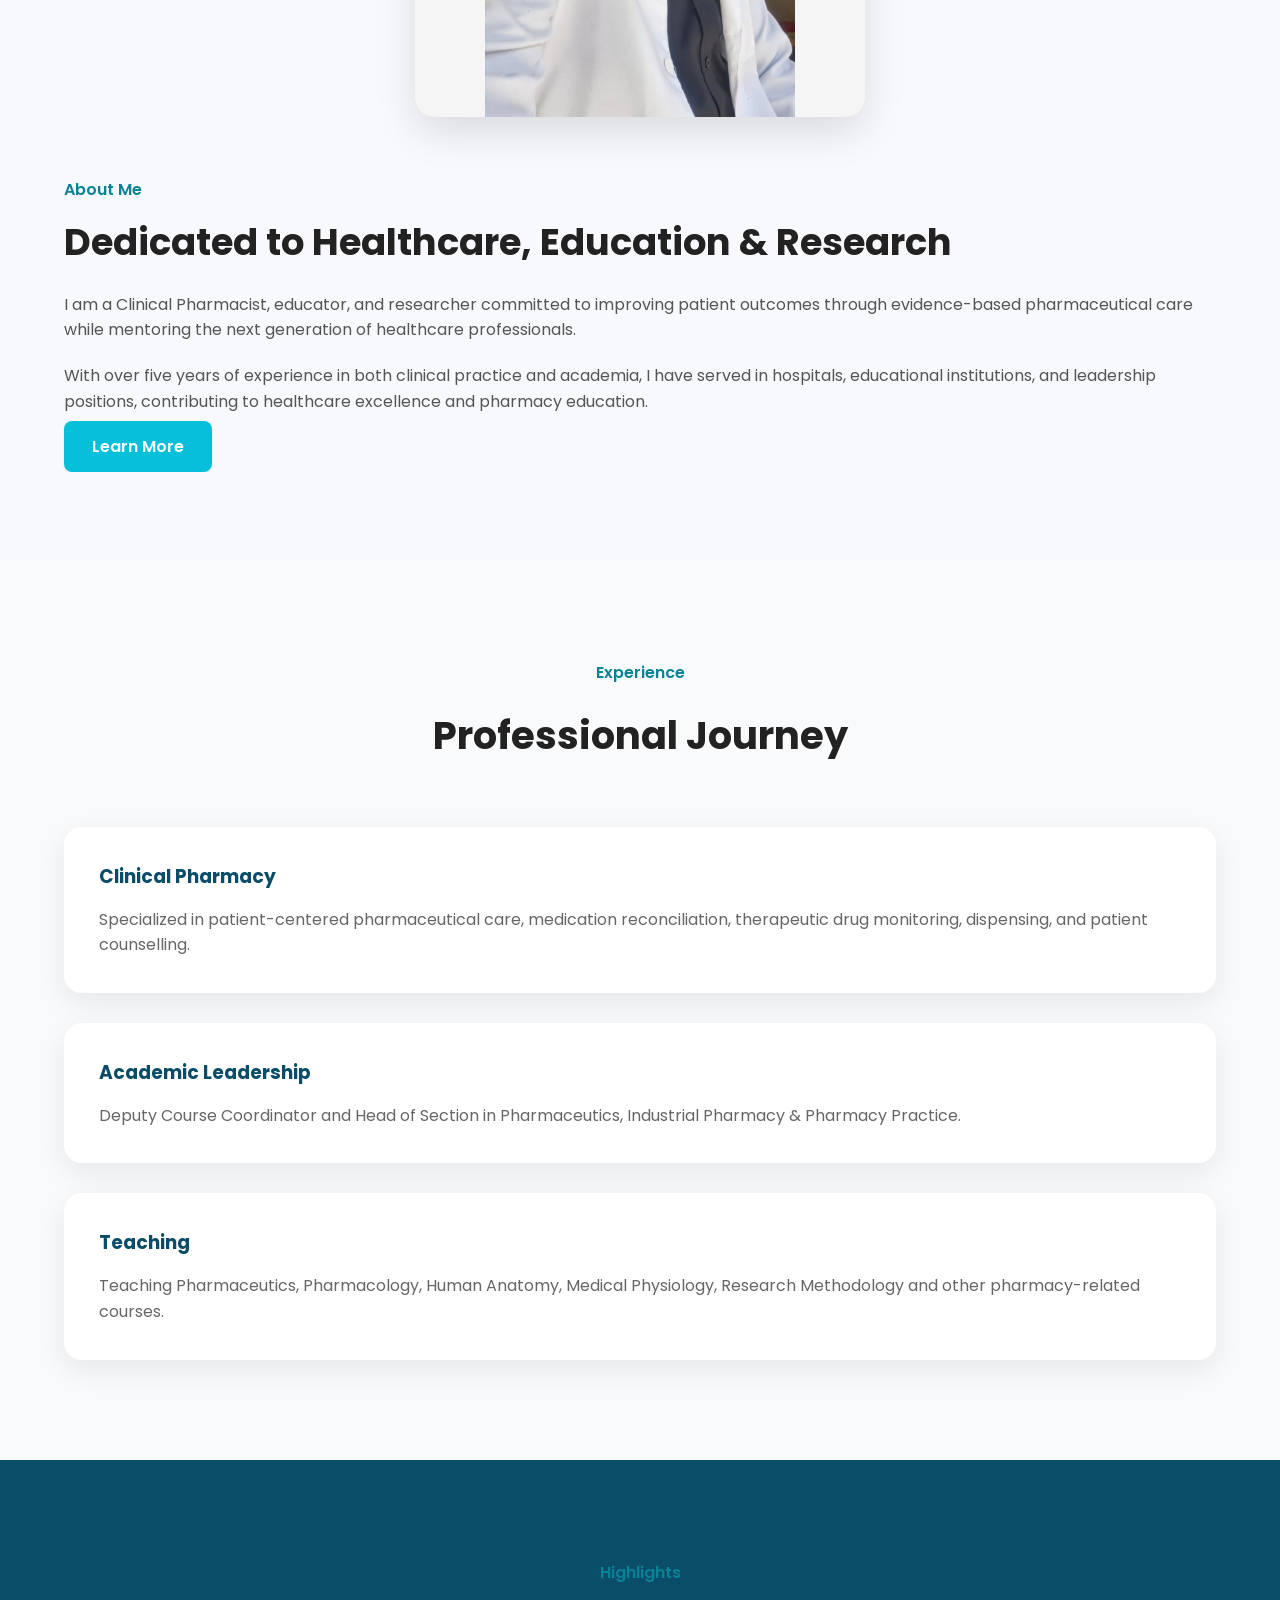
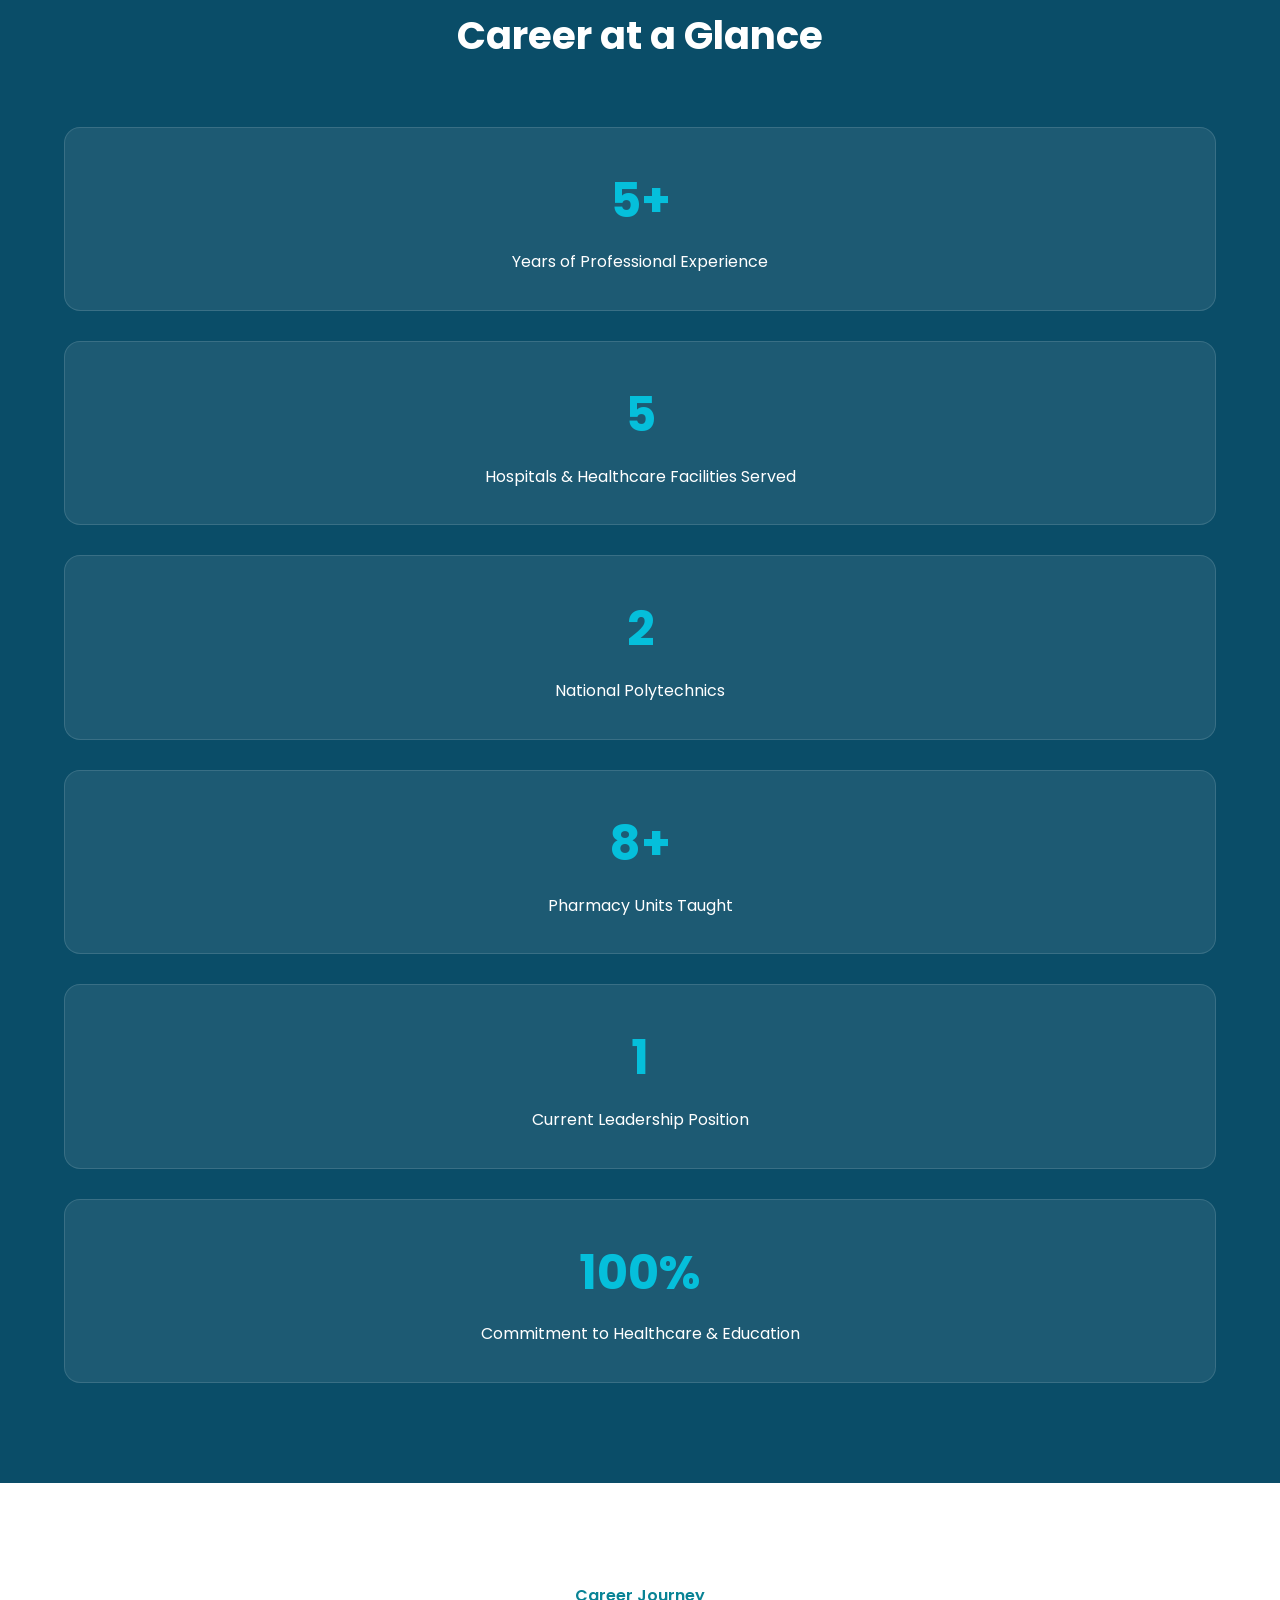
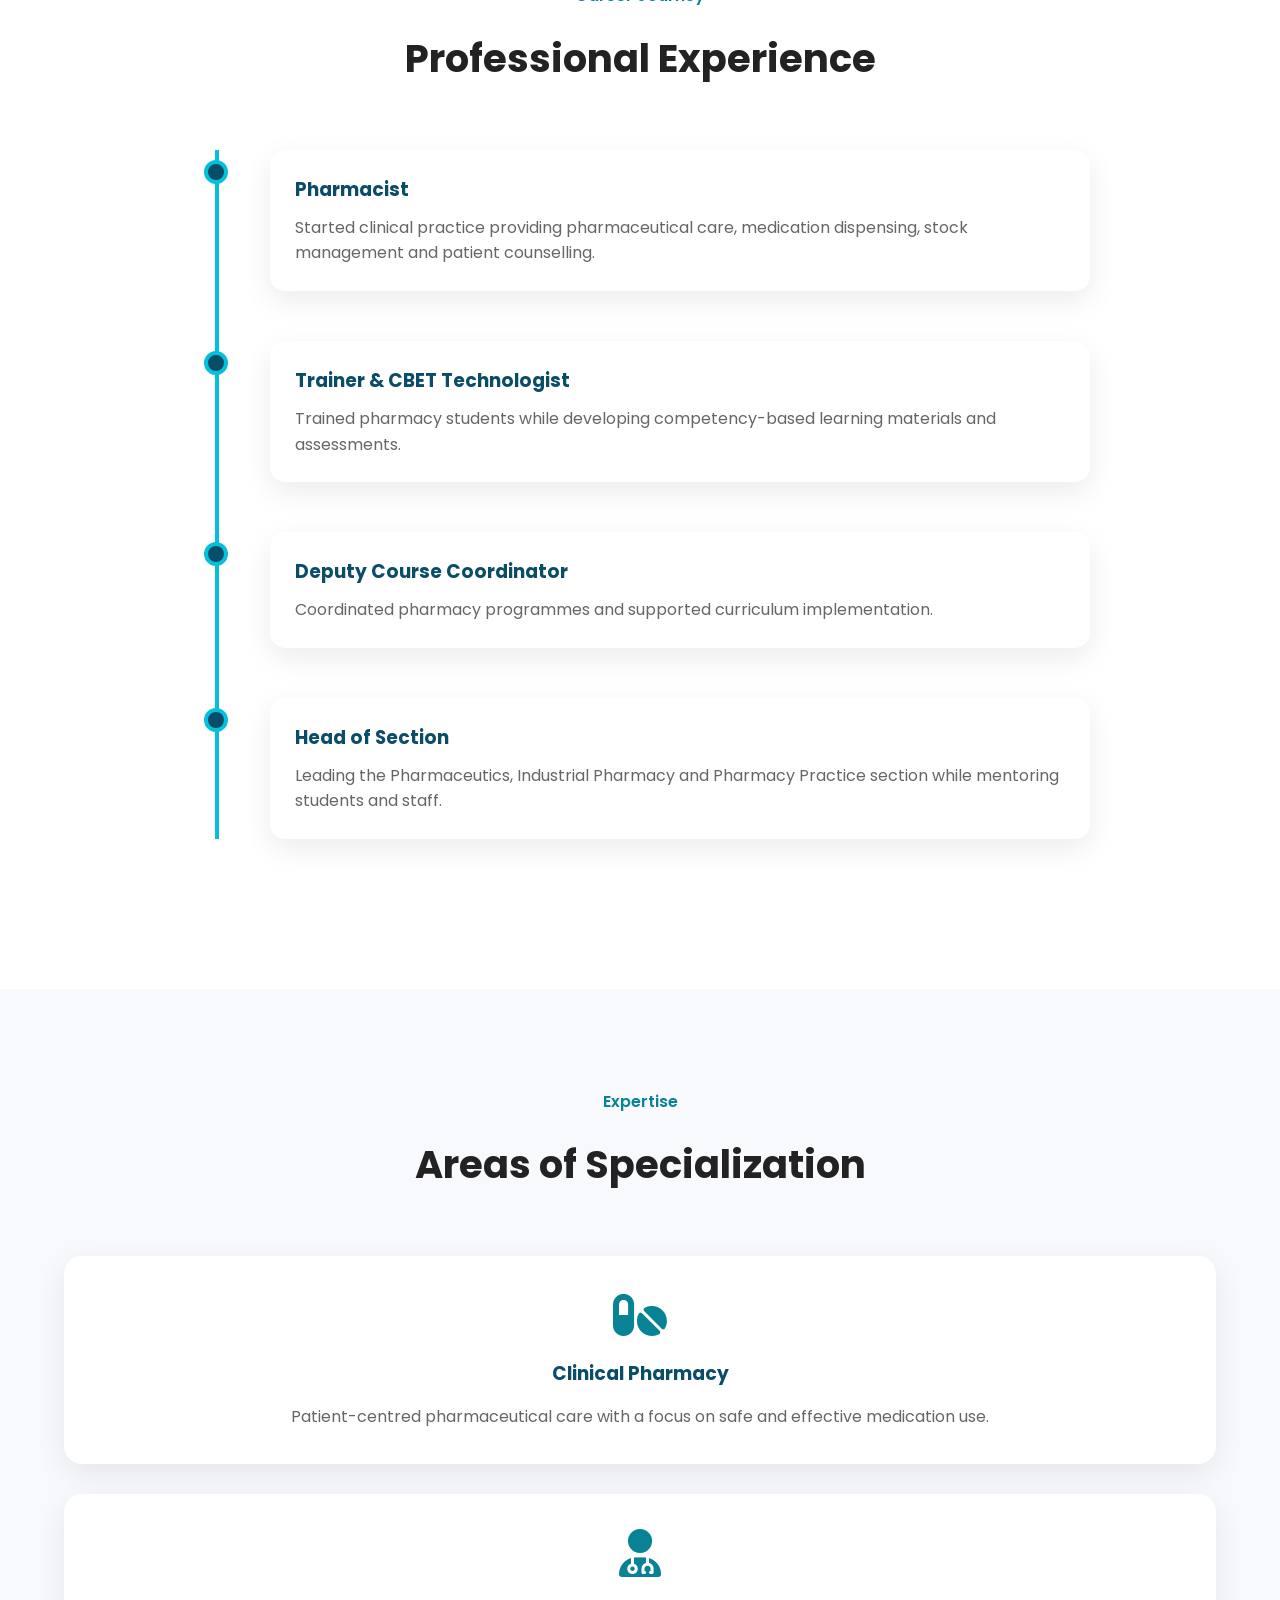
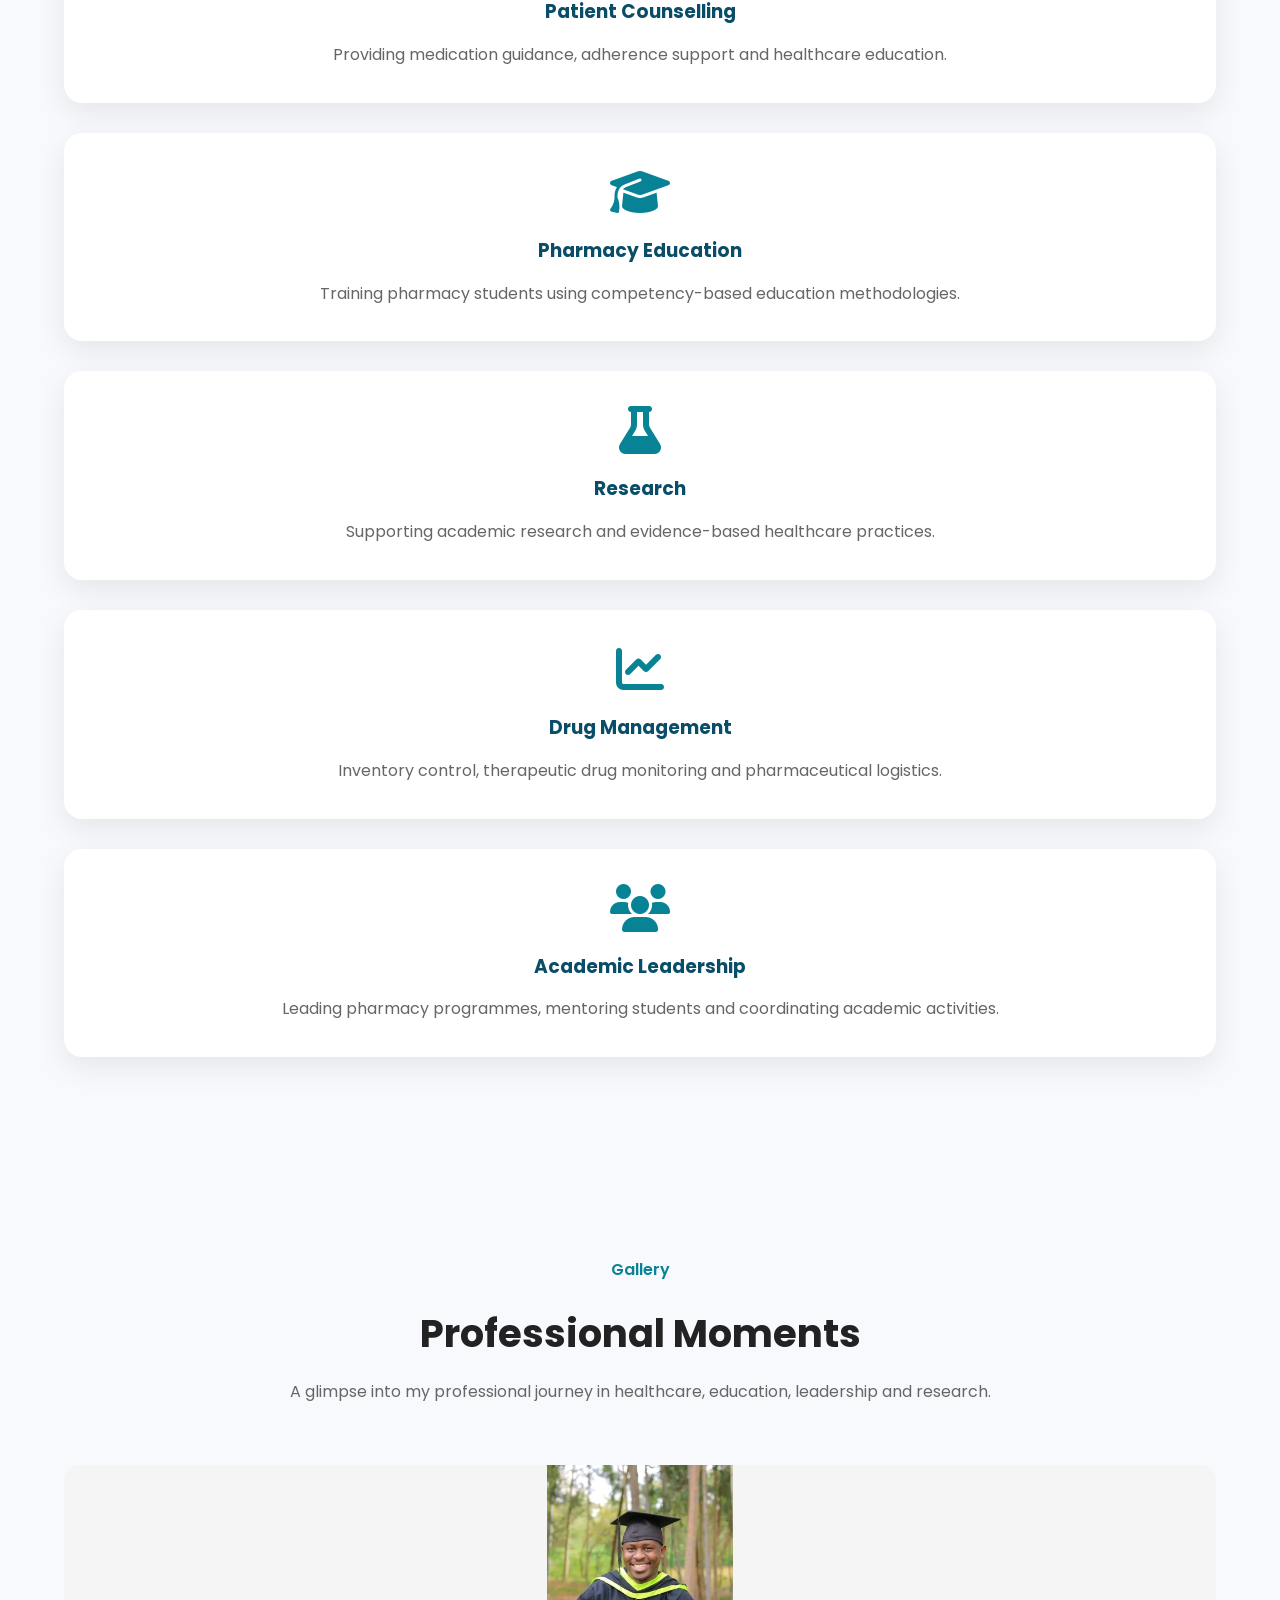
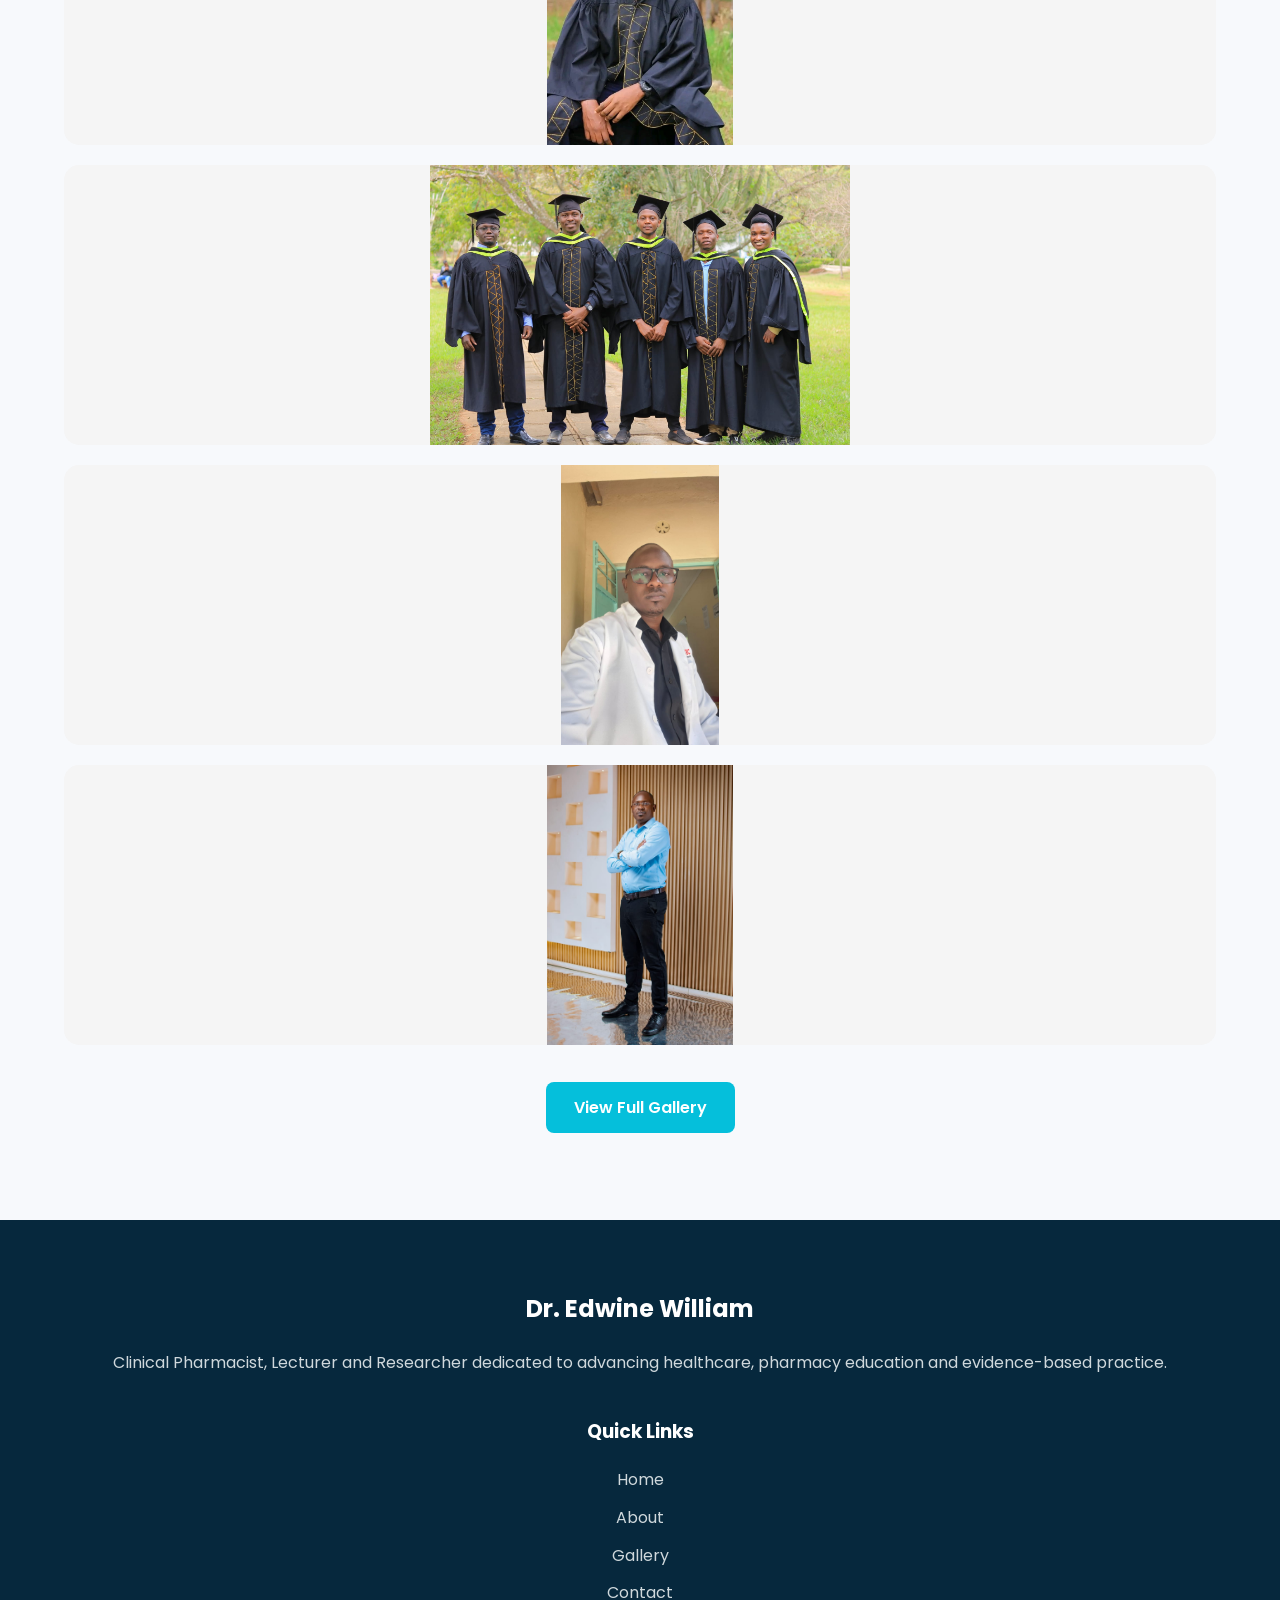
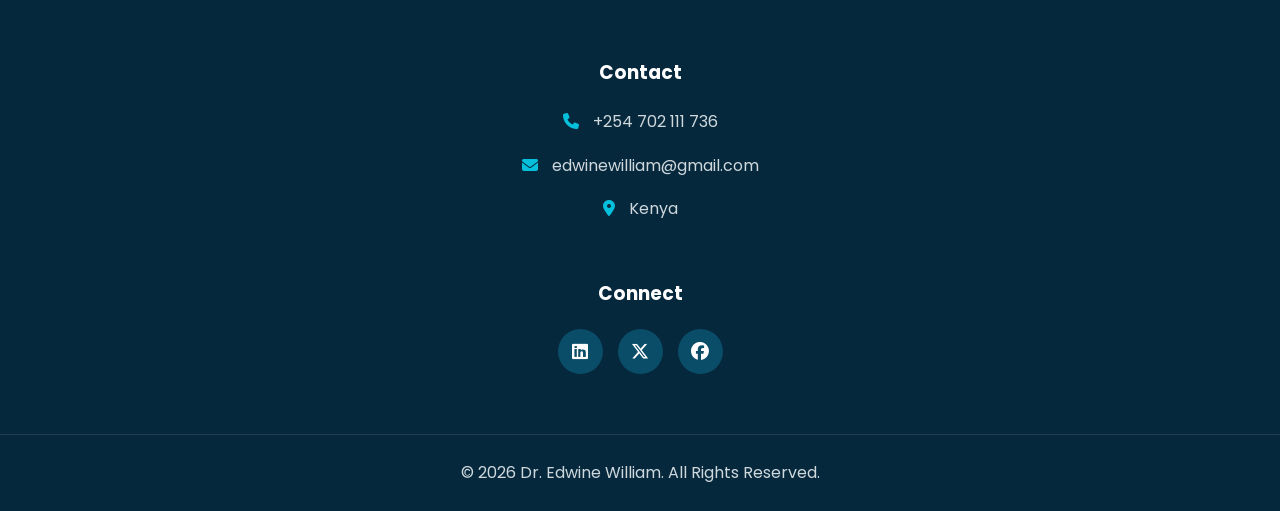
==== commit cd622c67: "Update website pages and README" ====
--- a/index.html
+++ b/index.html
@@ -30,7 +30,7 @@
         <div class="container">
 
             <a href="#" class="logo">
-                Dr. Edwin
+                Dr. Edwine
             </a>
 
             <nav>
@@ -75,7 +75,7 @@
 
                 <h1>
 
-                    Dr. Edwin William Ochieng
+                    Dr. Edwine William Ochieng
 
                 </h1>
 
@@ -528,7 +528,7 @@
 
         <div class="footer-about">
 
-            <h2>Dr. Edwin William </h2>
+            <h2>Dr. Edwine William </h2>
 
             <p>
                 Clinical Pharmacist, Lecturer and Researcher dedicated to
@@ -598,7 +598,7 @@
     <div class="copyright">
 
         <p>
-            © 2026 Dr. Edwin William. All Rights Reserved.
+            © 2026 Dr. Edwine William. All Rights Reserved.
         </p>
 
     </div>
